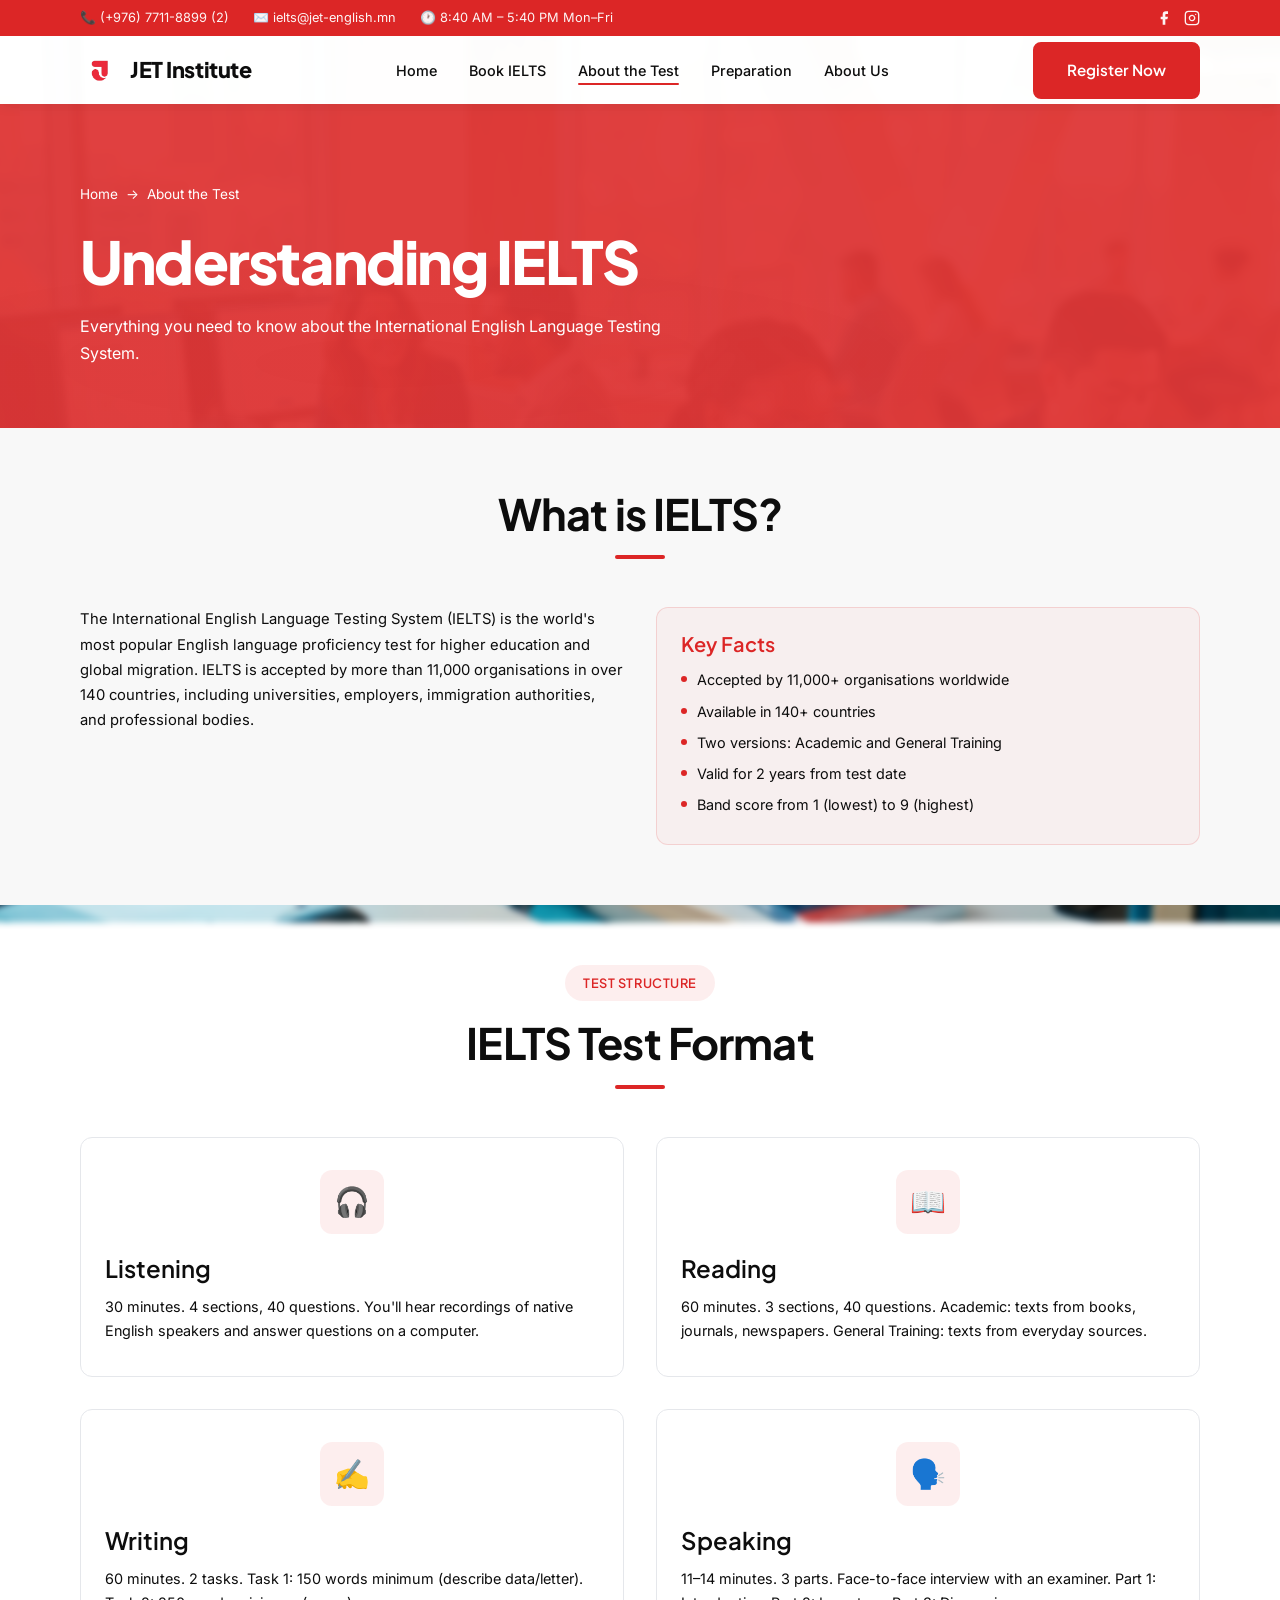
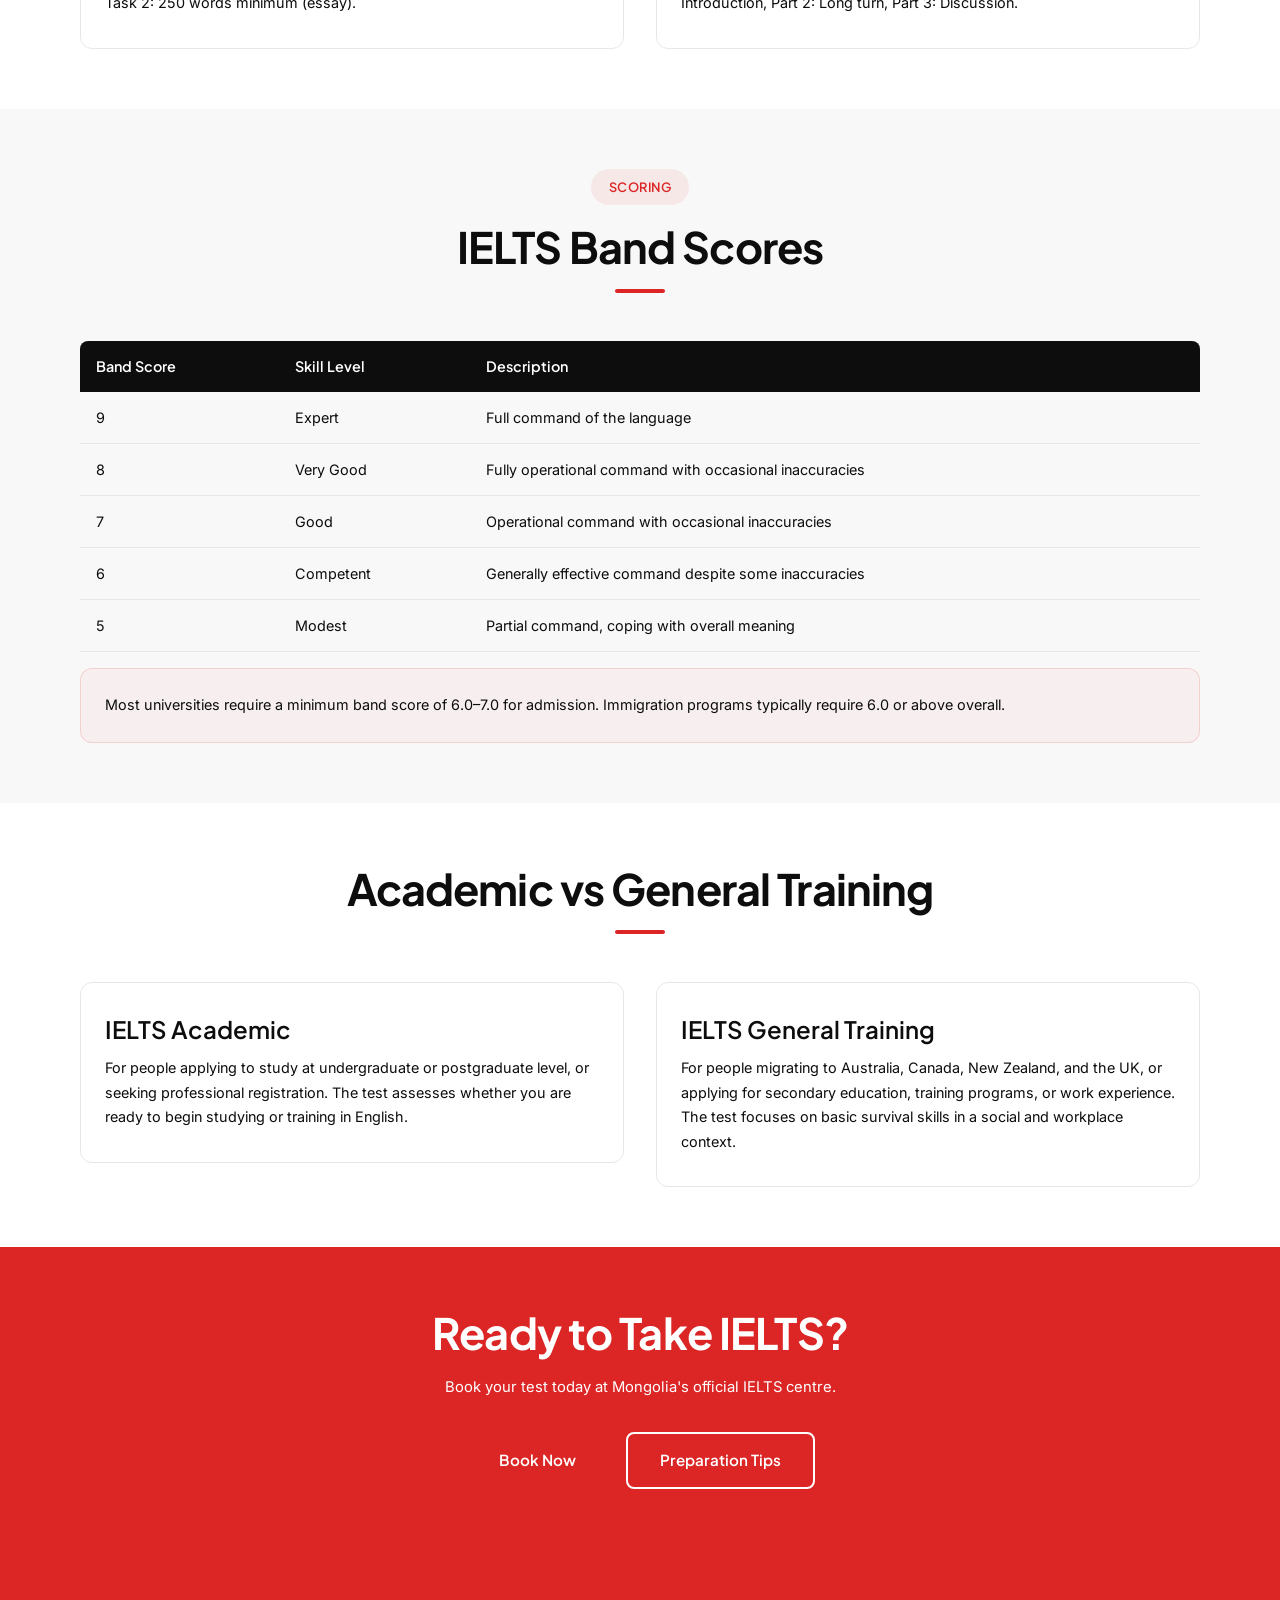
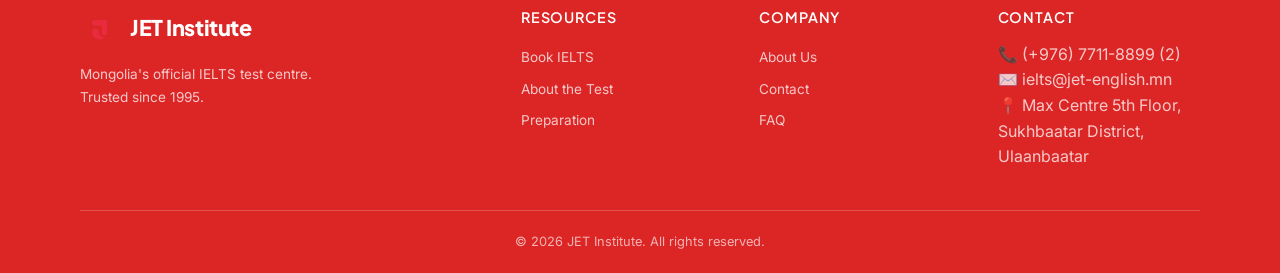
==== about-test.html @ fab615b2 "Link Register Now button to book-ielts page instead of external registration" ====
<!DOCTYPE html>
<html lang="en">
<head>
    <meta charset="UTF-8">
    <meta name="viewport" content="width=device-width, initial-scale=1.0">
    <title>About the Test — JET Institute</title>
    <link rel="stylesheet" href="css/style.css">
</head>
<body>

    <!-- Top Contact Bar -->
    <div class="top-bar">
        <div class="container">
            <div class="top-bar-content">
                <span>📞 (+976) 7711-8899 (2)</span>
                <span>✉️ ielts@jet-english.mn</span>
                <span>🕐 8:40 AM – 5:40 PM Mon–Fri</span>
            </div>
            <div class="top-bar-social">
                <a href="https://www.facebook.com/Jettestcenter" target="_blank" rel="noopener" aria-label="Facebook">
                    <svg width="16" height="16" viewBox="0 0 24 24" fill="currentColor"><path d="M18 2h-3a5 5 0 0 0-5 5v3H7v4h3v8h4v-8h3l1-4h-4V7a1 1 0 0 1 1-1h3z"/></svg>
                </a>
                <a href="https://www.instagram.com/ieltsofficial_jet/" target="_blank" rel="noopener" aria-label="Instagram">
                    <svg width="16" height="16" viewBox="0 0 24 24" fill="none" stroke="currentColor" stroke-width="2" stroke-linecap="round" stroke-linejoin="round"><rect x="2" y="2" width="20" height="20" rx="5" ry="5"/><path d="M16 11.37A4 4 0 1 1 12.63 8 4 4 0 0 1 16 11.37z"/><line x1="17.5" y1="6.5" x2="17.51" y2="6.5"/></svg>
                </a>
            </div>
        </div>
    </div>

    <!-- Navbar -->
    <header>
        <nav class="navbar">
            <div class="container">
                <div class="nav-content">
                    <a href="index.html" class="logo">
                        <img src="images/Newlogo.png" alt="JET" class="logo-img">
                        JET Institute
                    </a>
                    <ul class="nav-links">
                        <li><a href="index.html">Home</a></li>
                        <li><a href="book-ielts.html">Book IELTS</a></li>
                        <li><a href="about-test.html" class="active">About the Test</a></li>
                        <li><a href="preparation.html">Preparation</a></li>
                        <li><a href="about.html">About Us</a></li>
                    </ul>
                    <a href="book-ielts.html" class="btn btn-primary nav-cta">Register Now</a>
                    <button class="nav-hamburger" aria-label="Toggle navigation menu">
                        <span></span>
                        <span></span>
                        <span></span>
                    </button>
                </div>
            </div>
        </nav>

        <!-- Mobile Nav Overlay -->
        <div class="mobile-nav">
            <ul class="mobile-nav-links">
                <li><a href="index.html">Home</a></li>
                <li><a href="book-ielts.html">Book IELTS</a></li>
                <li><a href="about-test.html" class="active">About the Test</a></li>
                <li><a href="preparation.html">Preparation</a></li>
                <li><a href="about.html">About Us</a></li>
            </ul>
            <a href="book-ielts.html" class="btn btn-primary mobile-nav-cta">Register Now</a>
        </div>
    </header>

    <main>

        <!-- Page Hero -->
        <section class="page-hero">
            <div class="container">
                <nav class="breadcrumb" aria-label="Breadcrumb">
                    <a href="index.html">Home</a>
                    <span>→</span>
                    <span>About the Test</span>
                </nav>
                <h1>Understanding IELTS</h1>
                <p>Everything you need to know about the International English Language Testing System.</p>
            </div>
        </section>

        <!-- What is IELTS Section -->
        <section class="content-section">
            <div class="container">
                <div class="section-header reveal">
                    <h2>What is IELTS?</h2>
                    <div class="accent-line"></div>
                </div>
                <div class="content-grid reveal">
                    <div>
                        <p>The International English Language Testing System (IELTS) is the world's most popular English language proficiency test for higher education and global migration. IELTS is accepted by more than 11,000 organisations in over 140 countries, including universities, employers, immigration authorities, and professional bodies.</p>
                    </div>
                    <div class="info-box">
                        <h4>Key Facts</h4>
                        <ul>
                            <li>Accepted by 11,000+ organisations worldwide</li>
                            <li>Available in 140+ countries</li>
                            <li>Two versions: Academic and General Training</li>
                            <li>Valid for 2 years from test date</li>
                            <li>Band score from 1 (lowest) to 9 (highest)</li>
                        </ul>
                    </div>
                </div>
            </div>
        </section>

        <!-- Test Format Section -->
        <section class="content-section">
            <div class="container">
                <div class="section-header reveal">
                    <span class="section-badge">Test Structure</span>
                    <h2>IELTS Test Format</h2>
                    <div class="accent-line"></div>
                </div>
                <div class="content-grid reveal">
                    <div class="content-card" style="transition-delay: 0.1s">
                        <div class="service-icon">🎧</div>
                        <h3>Listening</h3>
                        <p>30 minutes. 4 sections, 40 questions. You'll hear recordings of native English speakers and answer questions on a computer.</p>
                    </div>
                    <div class="content-card" style="transition-delay: 0.2s">
                        <div class="service-icon">📖</div>
                        <h3>Reading</h3>
                        <p>60 minutes. 3 sections, 40 questions. Academic: texts from books, journals, newspapers. General Training: texts from everyday sources.</p>
                    </div>
                    <div class="content-card" style="transition-delay: 0.3s">
                        <div class="service-icon">✍️</div>
                        <h3>Writing</h3>
                        <p>60 minutes. 2 tasks. Task 1: 150 words minimum (describe data/letter). Task 2: 250 words minimum (essay).</p>
                    </div>
                    <div class="content-card" style="transition-delay: 0.4s">
                        <div class="service-icon">🗣️</div>
                        <h3>Speaking</h3>
                        <p>11–14 minutes. 3 parts. Face-to-face interview with an examiner. Part 1: Introduction, Part 2: Long turn, Part 3: Discussion.</p>
                    </div>
                </div>
            </div>
        </section>

        <!-- Scoring Section -->
        <section class="content-section">
            <div class="container">
                <div class="section-header reveal">
                    <span class="section-badge">Scoring</span>
                    <h2>IELTS Band Scores</h2>
                    <div class="accent-line"></div>
                </div>
                <div class="reveal">
                    <table class="price-table">
                        <thead>
                            <tr>
                                <th>Band Score</th>
                                <th>Skill Level</th>
                                <th>Description</th>
                            </tr>
                        </thead>
                        <tbody>
                            <tr>
                                <td>9</td>
                                <td>Expert</td>
                                <td>Full command of the language</td>
                            </tr>
                            <tr>
                                <td>8</td>
                                <td>Very Good</td>
                                <td>Fully operational command with occasional inaccuracies</td>
                            </tr>
                            <tr>
                                <td>7</td>
                                <td>Good</td>
                                <td>Operational command with occasional inaccuracies</td>
                            </tr>
                            <tr>
                                <td>6</td>
                                <td>Competent</td>
                                <td>Generally effective command despite some inaccuracies</td>
                            </tr>
                            <tr>
                                <td>5</td>
                                <td>Modest</td>
                                <td>Partial command, coping with overall meaning</td>
                            </tr>
                        </tbody>
                    </table>
                    <div class="info-box">
                        <p>Most universities require a minimum band score of 6.0–7.0 for admission. Immigration programs typically require 6.0 or above overall.</p>
                    </div>
                </div>
            </div>
        </section>

        <!-- Academic vs General Training Section -->
        <section class="content-section">
            <div class="container">
                <div class="section-header reveal">
                    <h2>Academic vs General Training</h2>
                    <div class="accent-line"></div>
                </div>
                <div class="content-grid reveal">
                    <div class="content-card" style="transition-delay: 0.1s">
                        <h3>IELTS Academic</h3>
                        <p>For people applying to study at undergraduate or postgraduate level, or seeking professional registration. The test assesses whether you are ready to begin studying or training in English.</p>
                    </div>
                    <div class="content-card" style="transition-delay: 0.2s">
                        <h3>IELTS General Training</h3>
                        <p>For people migrating to Australia, Canada, New Zealand, and the UK, or applying for secondary education, training programs, or work experience. The test focuses on basic survival skills in a social and workplace context.</p>
                    </div>
                </div>
            </div>
        </section>

        <!-- CTA Banner -->
        <section class="cta-banner">
            <div class="container">
                <h2>Ready to Take IELTS?</h2>
                <p>Book your test today at Mongolia's official IELTS centre.</p>
                <div class="cta-buttons">
                    <a href="https://ieltsregistration.britishcouncil.org/orsnbc/?organisation=JET" class="btn btn-primary" target="_blank" rel="noopener">Book Now</a>
                    <a href="preparation.html" class="btn btn-outline">Preparation Tips</a>
                </div>
            </div>
        </section>

    </main>

    <!-- Footer -->
    <footer class="footer">
        <div class="container">
            <div class="footer-grid">
                <div class="footer-brand">
                    <a href="index.html" class="logo">
                        <img src="images/Newlogo.png" alt="JET" class="logo-img">
                        JET Institute
                    </a>
                    <p>Mongolia's official IELTS test centre. Trusted since 1995.</p>
                </div>
                <div class="footer-column">
                    <h4>Resources</h4>
                    <ul>
                        <li><a href="book-ielts.html">Book IELTS</a></li>
                        <li><a href="about-test.html">About the Test</a></li>
                        <li><a href="preparation.html">Preparation</a></li>
                    </ul>
                </div>
                <div class="footer-column">
                    <h4>Company</h4>
                    <ul>
                        <li><a href="about.html">About Us</a></li>
                        <li><a href="about.html#contact">Contact</a></li>
                        <li><a href="index.html#faq">FAQ</a></li>
                    </ul>
                </div>
                <div class="footer-column">
                    <h4>Contact</h4>
                    <ul>
                        <li>📞 (+976) 7711-8899 (2)</li>
                        <li>✉️ ielts@jet-english.mn</li>
                        <li>📍 Max Centre 5th Floor, Sukhbaatar District, Ulaanbaatar</li>
                    </ul>
                </div>
            </div>
            <div class="footer-bottom">
                <p>&copy; 2026 JET Institute. All rights reserved.</p>
            </div>
        </div>
    </footer>

    <!-- Back to Top -->
    <button class="back-to-top" aria-label="Back to top">↑</button>

    <script src="js/main.js"></script>
    <script>
    (function(){if(!window.chatbase||window.chatbase("getState")!=="initialized"){window.chatbase=(...arguments)=>{if(!window.chatbase.q){window.chatbase.q=[]}window.chatbase.q.push(arguments)};window.chatbase=new Proxy(window.chatbase,{get(target,prop){if(prop==="q"){return target.q}return(...args)=>target(prop,...args)}})}const onLoad=function(){const script=document.createElement("script");script.src="https://www.chatbase.co/embed.min.js";script.id="ytJWlCoYUFz3FrdeQ30_n";script.domain="www.chatbase.co";document.body.appendChild(script)};if(document.readyState==="complete"){onLoad()}else{window.addEventListener("load",onLoad)}})();
    </script>
</body>
</html>
---- css/style.css ----
/* ============================================
   JET Institute — Mongolia's Official IELTS Centre
   Modern Black + Red + White Design System
   ============================================ */

@import url('https://fonts.googleapis.com/css2?family=Plus+Jakarta+Sans:wght@400;500;600;700;800&family=Inter:wght@300;400;500;600;700&display=swap');

/* --- CSS Custom Properties --- */
:root {
  --black: #0D0D0D;
  --black-light: #1A1A1A;
  --black-card: #141414;
  --red: #DC2626;
  --red-hover: #EF4444;
  --red-dark: #991B1B;
  --red-glow: rgba(220, 38, 38, 0.35);
  --red-glow-light: rgba(220, 38, 38, 0.15);
  --white: #FFFFFF;
  --white-off: #F8F8F8;
  --gray-100: #F3F4F6;
  --gray-200: #E5E7EB;
  --gray-300: #D1D5DB;
  --gray-400: #9CA3AF;
  --gray-500: #6B7280;
  --gray-600: #4B5563;
  --gray-700: #374151;
  --font-heading: 'Plus Jakarta Sans', sans-serif;
  --font-body: 'Inter', sans-serif;
  --shadow-sm: 0 1px 3px rgba(0,0,0,0.08);
  --shadow-md: 0 4px 20px rgba(0,0,0,0.1);
  --shadow-lg: 0 10px 40px rgba(0,0,0,0.12);
  --shadow-red: 0 4px 25px rgba(220, 38, 38, 0.2);
  --shadow-red-lg: 0 8px 40px rgba(220, 38, 38, 0.3);
  --radius-sm: 8px;
  --radius-md: 12px;
  --radius-lg: 20px;
  --radius-xl: 28px;
  --transition: 0.3s cubic-bezier(0.4, 0, 0.2, 1);
  --transition-slow: 0.5s cubic-bezier(0.4, 0, 0.2, 1);
}

/* --- Reset & Base --- */
*,
*::before,
*::after {
  margin: 0;
  padding: 0;
  box-sizing: border-box;
}

html {
  scroll-behavior: smooth;
  -webkit-text-size-adjust: 100%;
  overflow-x: hidden;
}

body {
  font-family: var(--font-body);
  font-weight: 400;
  color: var(--black);
  background: transparent;
  line-height: 1.6;
  overflow-x: hidden;
  -webkit-font-smoothing: antialiased;
  -moz-osx-font-smoothing: grayscale;
  position: relative;
}

body::before {
  content: '';
  position: fixed;
  inset: 0;
  background: url('../images/TestMain.png') center / cover no-repeat;
  filter: blur(3px);
  transform: scale(1.05);
  z-index: -2;
}

body::after {
  content: '';
  position: fixed;
  inset: 0;
  background: rgba(255, 255, 255, 0.62);
  z-index: -1;
}

img {
  max-width: 100%;
  height: auto;
  display: block;
}

a {
  text-decoration: none;
  color: inherit;
  transition: color var(--transition);
}

ul, ol {
  list-style: none;
}

button {
  cursor: pointer;
  border: none;
  background: none;
  font-family: inherit;
}

h1, h2, h3, h4, h5, h6 {
  font-family: var(--font-heading);
  font-weight: 700;
  line-height: 1.2;
}

/* --- Fluid Typography --- */
h1 {
  font-size: clamp(1.8rem, 4vw + 0.5rem, 3.8rem);
  font-weight: 800;
  letter-spacing: -0.03em;
}

h2 {
  font-size: clamp(1.5rem, 3vw + 0.3rem, 2.8rem);
  font-weight: 700;
  letter-spacing: -0.02em;
}

h3 {
  font-size: clamp(1.15rem, 2vw + 0.2rem, 1.5rem);
  font-weight: 600;
}

h4 {
  font-size: clamp(1rem, 1.5vw + 0.2rem, 1.25rem);
  font-weight: 600;
}

p {
  font-size: clamp(0.925rem, 1vw + 0.1rem, 1.05rem);
  line-height: 1.7;
  color: var(--black);
}

/* --- Container --- */
.container {
  width: 100%;
  max-width: 1200px;
  margin: 0 auto;
  padding: 0 20px;
}

/* --- Section Spacing --- */
.section {
  padding: 60px 0;
}

.section-header {
  text-align: center;
  margin-bottom: 48px;
}

.section-header h2 {
  margin-bottom: 16px;
  color: var(--black);
}

.section-header p {
  max-width: 600px;
  margin: 0 auto;
}

.section-badge {
  display: inline-flex;
  align-items: center;
  gap: 8px;
  background: rgba(220, 38, 38, 0.08);
  color: var(--red);
  font-family: var(--font-heading);
  font-size: 0.8rem;
  font-weight: 600;
  padding: 8px 18px;
  border-radius: 50px;
  margin-bottom: 16px;
  letter-spacing: 0.04em;
  text-transform: uppercase;
}

.accent-line {
  width: 50px;
  height: 4px;
  background: var(--red);
  border-radius: 2px;
  margin: 16px auto 0;
}

/* ============================================
   TOP CONTACT BAR
   ============================================ */
.top-bar {
  background: var(--red);
  color: var(--white);
  font-size: 0.8rem;
  padding: 8px 0;
  position: relative;
  z-index: 1001;
}

.top-bar .container {
  display: flex;
  justify-content: space-between;
  align-items: center;
  gap: 24px;
  flex-wrap: wrap;
}

.top-bar-social {
  display: flex;
  align-items: center;
  gap: 12px;
}

.top-bar-social a {
  color: var(--white);
  opacity: 0.95;
  display: inline-flex;
  align-items: center;
  transition: opacity var(--transition);
}

.top-bar-social a:hover {
  opacity: 1;
}

.top-bar-content {
  display: flex;
  align-items: center;
  gap: 24px;
  flex-wrap: wrap;
  justify-content: center;
  font-size: 0.8rem;
  color: var(--white);
}

.top-bar-content span {
  display: inline-flex;
  align-items: center;
  gap: 4px;
  opacity: 0.95;
}

.top-bar a {
  color: var(--white);
  display: inline-flex;
  align-items: center;
  gap: 6px;
  font-weight: 500;
  opacity: 0.95;
  transition: opacity var(--transition);
}

.top-bar a:hover {
  opacity: 1;
}

.top-bar-divider {
  width: 1px;
  height: 14px;
  background: rgba(255,255,255,0.35);
}

/* ============================================
   NAVBAR
   ============================================ */
.navbar {
  position: sticky;
  top: 0;
  z-index: 1000;
  background: rgba(255, 255, 255, 0.95);
  padding: 0;
  transition: background var(--transition), box-shadow var(--transition);
  box-shadow: 0 2px 12px rgba(0,0,0,0.08);
}

.navbar.scrolled {
  background: rgba(255, 255, 255, 0.98);
  backdrop-filter: blur(20px);
  -webkit-backdrop-filter: blur(20px);
  box-shadow: 0 2px 30px rgba(0,0,0,0.12);
}

.navbar .container {
  display: flex;
  align-items: center;
  justify-content: space-between;
  height: 68px;
}

.nav-content {
  display: flex;
  align-items: center;
  justify-content: space-between;
  width: 100%;
  gap: 20px;
}

.nav-logo,
.logo {
  display: flex;
  align-items: center;
  gap: 10px;
  font-family: var(--font-heading);
  font-weight: 800;
  font-size: 1.35rem;
  color: var(--black);
  letter-spacing: -0.02em;
  flex-shrink: 0;
}

.logo-img {
  width: 40px;
  height: 40px;
  object-fit: contain;
  border-radius: 6px;
}

.nav-links {
  display: none;
  align-items: center;
  gap: 32px;
  list-style: none;
  margin: 0;
  padding: 0;
}

.nav-links a {
  color: var(--black);
  font-size: 0.9rem;
  font-weight: 500;
  position: relative;
  padding: 4px 0;
  transition: color var(--transition);
}

.nav-links a:hover,
.nav-links a.active {
  color: var(--black);
}

.nav-links a.active::after {
  content: '';
  position: absolute;
  bottom: -2px;
  left: 0;
  width: 100%;
  height: 2px;
  background: var(--red);
  border-radius: 1px;
}

.nav-cta {
  display: none;
}

.btn-nav {
  background: var(--red);
  color: var(--white);
  padding: 10px 22px;
  border-radius: var(--radius-sm);
  font-family: var(--font-heading);
  font-weight: 600;
  font-size: 0.85rem;
  transition: background var(--transition), box-shadow var(--transition), transform var(--transition);
}

.btn-nav:hover {
  background: var(--red-hover);
  box-shadow: var(--shadow-red);
  transform: translateY(-1px);
}

/* Hamburger */
.nav-hamburger {
  display: flex;
  flex-direction: column;
  gap: 5px;
  padding: 8px;
  cursor: pointer;
  z-index: 1002;
}

.nav-hamburger span {
  display: block;
  width: 24px;
  height: 2.5px;
  background: var(--black);
  border-radius: 2px;
  transition: var(--transition);
}

.nav-hamburger.open span:nth-child(1) {
  transform: rotate(45deg) translate(5px, 5px);
  background: var(--red);
}
.nav-hamburger.open span:nth-child(2) {
  opacity: 0;
}
.nav-hamburger.open span:nth-child(3) {
  transform: rotate(-45deg) translate(5px, -5px);
  background: var(--red);
}

/* Mobile Nav Overlay */
.mobile-nav {
  position: fixed;
  inset: 0;
  background: rgba(255, 255, 255, 0.98);
  backdrop-filter: blur(30px);
  -webkit-backdrop-filter: blur(30px);
  z-index: 999;
  display: flex;
  flex-direction: column;
  align-items: center;
  justify-content: center;
  gap: 12px;
  opacity: 0;
  visibility: hidden;
  transition: opacity var(--transition-slow), visibility var(--transition-slow);
}

.mobile-nav.open {
  opacity: 1;
  visibility: visible;
}

.mobile-nav-links {
  display: flex;
  flex-direction: column;
  align-items: center;
  gap: 4px;
}

.mobile-nav a {
  color: var(--black);
  font-family: var(--font-heading);
  font-size: 1.6rem;
  font-weight: 700;
  padding: 14px 24px;
  border-radius: var(--radius-sm);
  transition: color var(--transition), background var(--transition);
}

.mobile-nav a:hover,
.mobile-nav a.active {
  color: var(--red);
  background: rgba(220, 38, 38, 0.08);
}

.mobile-nav .mobile-nav-cta {
  margin-top: 24px;
  background: var(--red);
  color: var(--white);
  padding: 16px 40px;
  border-radius: var(--radius-sm);
  font-family: var(--font-heading);
  font-weight: 700;
  font-size: 1.1rem;
  transition: background var(--transition), box-shadow var(--transition);
}

.mobile-nav .mobile-nav-cta:hover {
  background: var(--red-hover);
  box-shadow: var(--shadow-red-lg);
}

/* ============================================
   BUTTONS
   ============================================ */
.btn {
  display: inline-flex;
  align-items: center;
  justify-content: center;
  gap: 8px;
  font-family: var(--font-heading);
  font-weight: 600;
  font-size: 0.95rem;
  padding: 14px 32px;
  border-radius: var(--radius-sm);
  min-height: 48px;
  transition: all var(--transition);
  cursor: pointer;
  border: 2px solid transparent;
}

.btn-primary {
  background: var(--red);
  color: var(--white);
  border-color: var(--red);
}

.btn-primary:hover {
  background: var(--red-hover);
  border-color: var(--red-hover);
  box-shadow: var(--shadow-red-lg);
  transform: translateY(-2px);
}

.btn-outline {
  background: transparent;
  color: var(--white);
  border-color: var(--white);
}

.btn-outline:hover {
  background: var(--white);
  color: var(--black);
  transform: translateY(-2px);
}

.btn-outline-dark {
  background: transparent;
  color: var(--black);
  border-color: var(--black);
}

.btn-outline-dark:hover {
  background: var(--black);
  color: var(--white);
  transform: translateY(-2px);
}

.btn-outline-red {
  background: transparent;
  color: var(--red);
  border-color: var(--red);
}

.btn-outline-red:hover {
  background: var(--red);
  color: var(--white);
  transform: translateY(-2px);
  box-shadow: var(--shadow-red);
}

.btn-lg {
  padding: 16px 40px;
  font-size: 1.05rem;
  min-height: 54px;
}

/* Mobile buttons full width */
@media (max-width: 767px) {
  .btn-mobile-full {
    width: 100%;
  }

  .top-bar-content {
    gap: 12px;
    font-size: 0.72rem;
  }

  .hero-buttons {
    flex-direction: column;
  }

  .cta-buttons {
    flex-direction: column;
    align-items: center;
  }

  .cta-buttons .btn {
    width: 100%;
    max-width: 320px;
  }
}

/* ============================================
   HERO SECTION
   ============================================ */
.hero {
  position: relative;
  background: rgba(255, 255, 255, 0.78);
  overflow: hidden;
  padding: 80px 0 60px;
  min-height: 70vh;
  display: flex;
  align-items: center;
}

.hero::before {
  content: '';
  position: absolute;
  inset: 0;
  background:
    radial-gradient(ellipse 80% 60% at 20% 80%, rgba(220, 38, 38, 0.15) 0%, transparent 60%),
    radial-gradient(ellipse 60% 50% at 80% 20%, rgba(153, 27, 27, 0.12) 0%, transparent 50%),
    radial-gradient(circle at 50% 50%, rgba(220, 38, 38, 0.04) 0%, transparent 70%);
  pointer-events: none;
}

.hero::after {
  content: '';
  position: absolute;
  top: -200px;
  right: -200px;
  width: 500px;
  height: 500px;
  background: radial-gradient(circle, rgba(220, 38, 38, 0.08) 0%, transparent 70%);
  border-radius: 50%;
  pointer-events: none;
}

.hero-grid-pattern {
  position: absolute;
  inset: 0;
  background-image:
    linear-gradient(rgba(255,255,255,0.02) 1px, transparent 1px),
    linear-gradient(90deg, rgba(255,255,255,0.02) 1px, transparent 1px);
  background-size: 60px 60px;
  pointer-events: none;
}

.hero .container {
  position: relative;
  z-index: 2;
}

.hero-content {
  max-width: 720px;
}

.hero-badge {
  display: inline-flex;
  align-items: center;
  gap: 8px;
  background: rgba(220, 38, 38, 0.12);
  border: 1px solid rgba(220, 38, 38, 0.25);
  color: var(--red);
  font-family: var(--font-heading);
  font-size: 0.78rem;
  font-weight: 600;
  padding: 8px 18px;
  border-radius: 50px;
  margin-bottom: 24px;
  letter-spacing: 0.05em;
  text-transform: uppercase;
}

.hero h1 {
  color: var(--black);
  margin-bottom: 20px;
}

.hero h1 .text-red {
  color: var(--red);
}

.hero-description {
  color: var(--black);
  font-size: clamp(1rem, 1.2vw + 0.2rem, 1.15rem);
  margin-bottom: 36px;
  max-width: 560px;
  line-height: 1.8;
}

.hero-buttons {
  display: flex;
  gap: 16px;
  flex-wrap: wrap;
}

.hero .btn-primary {
  background: var(--red);
  border-color: var(--red);
  color: var(--white);
}

.hero .btn-primary:hover {
  background: #b91c1c;
  border-color: #b91c1c;
  box-shadow: 0 8px 30px rgba(220,38,38,0.3);
}

.hero .btn-outline {
  color: var(--red);
  border-color: var(--red);
}

.hero .btn-outline:hover {
  background: var(--red);
  color: var(--white);
}

/* Float cards wrapper — not visible on mobile, positioned on tablet+ */
.hero-float-cards {
  display: none;
}

.hero-float-card {
  position: absolute;
  background: rgba(255,255,255,0.75);
  backdrop-filter: blur(16px);
  -webkit-backdrop-filter: blur(16px);
  border: 1px solid rgba(0,0,0,0.1);
  border-radius: var(--radius-md);
  padding: 20px 24px;
  min-width: 190px;
  z-index: 3;
}

.hero-float-card .hero-float-stat {
  font-family: var(--font-heading);
  font-weight: 800;
  font-size: 1.8rem;
  color: var(--red);
  display: block;
  margin-bottom: 2px;
  line-height: 1.2;
}

.hero-float-card .hero-float-label {
  color: var(--black);
  font-size: 0.8rem;
  display: block;
  white-space: nowrap;
}

.float-card-1 {
  animation: float 6s ease-in-out infinite;
}

.float-card-2 {
  animation: float 7s ease-in-out infinite;
  animation-delay: -2.5s;
}

.float-card-3 {
  animation: float 8s ease-in-out infinite;
  animation-delay: -4s;
}

/* Hero mobile stat pills */
.hero-stats-mobile {
  display: flex;
  gap: 10px;
  margin-top: 32px;
  flex-wrap: wrap;
}

.hero-stat-pill {
  background: rgba(255,255,255,0.75);
  border: 1px solid rgba(0,0,0,0.1);
  border-radius: 50px;
  padding: 12px 20px;
  display: flex;
  align-items: center;
  gap: 8px;
  backdrop-filter: blur(12px);
  -webkit-backdrop-filter: blur(12px);
}

.hero-stat-pill-num {
  font-family: var(--font-heading);
  font-weight: 800;
  font-size: 1.1rem;
  color: var(--red);
}

.hero-stat-pill-label {
  color: var(--black);
  font-size: 0.75rem;
}

/* ============================================
   STATS SECTION
   ============================================ */
.stats {
  background: var(--red);
  padding: 50px 0;
  position: relative;
}

.stats::before {
  content: '';
  position: absolute;
  top: 0;
  left: 0;
  right: 0;
  height: 1px;
  background: linear-gradient(90deg, transparent, rgba(220, 38, 38, 0.4), transparent);
}

.stats::after {
  content: '';
  position: absolute;
  bottom: 0;
  left: 0;
  right: 0;
  height: 1px;
  background: linear-gradient(90deg, transparent, rgba(220, 38, 38, 0.4), transparent);
}

.stats-grid {
  display: grid;
  grid-template-columns: 1fr;
  gap: 32px;
  text-align: center;
}

.stat-item {
  padding: 20px;
}

.stat-number {
  font-family: var(--font-heading);
  font-size: clamp(2.2rem, 4vw, 3.5rem);
  font-weight: 800;
  color: var(--red);
  line-height: 1;
  margin-bottom: 8px;
}

.stat-checkmark {
  font-size: clamp(2.5rem, 4vw, 4rem);
}

.stat-label {
  font-size: 0.9rem;
  color: var(--white);
  font-weight: 500;
  text-transform: uppercase;
  letter-spacing: 0.08em;
}

/* ============================================
   SERVICES CARDS
   ============================================ */
.services {
  background: var(--white-off);
  padding: 80px 0;
}

.services-grid {
  display: grid;
  grid-template-columns: 1fr;
  gap: 20px;
}

.service-card {
  background: var(--white);
  border-radius: var(--radius-md);
  padding: 36px 28px;
  text-align: center;
  border: 1px solid var(--gray-200);
  transition: all var(--transition);
  position: relative;
  overflow: hidden;
}

.service-card::before {
  content: '';
  position: absolute;
  top: 0;
  left: 0;
  right: 0;
  height: 3px;
  background: var(--red);
  transform: scaleX(0);
  transition: transform var(--transition);
}

.service-card:hover {
  transform: translateY(-6px);
  box-shadow: var(--shadow-red);
  border-color: rgba(220, 38, 38, 0.2);
}

.service-card:hover::before {
  transform: scaleX(1);
}

.service-icon {
  width: 64px;
  height: 64px;
  background: rgba(220, 38, 38, 0.08);
  border-radius: var(--radius-md);
  display: flex;
  align-items: center;
  justify-content: center;
  font-size: 1.8rem;
  margin: 0 auto 20px;
}

.service-card h3 {
  margin-bottom: 10px;
  color: var(--black);
}

.service-card p {
  font-size: 0.9rem;
  margin-bottom: 20px;
}

.service-link {
  color: var(--red);
  font-weight: 600;
  font-size: 0.9rem;
  display: inline-flex;
  align-items: center;
  gap: 6px;
  transition: gap var(--transition);
}

.service-link:hover {
  gap: 10px;
}

/* ============================================
   WHY IELTS SECTION
   ============================================ */
.why-ielts {
  background: var(--red);
  padding: 80px 0;
  position: relative;
  overflow: hidden;
}

.why-ielts::before {
  content: '';
  position: absolute;
  top: -50%;
  right: -20%;
  width: 600px;
  height: 600px;
  background: radial-gradient(circle, rgba(255,255,255,0.06) 0%, transparent 70%);
  border-radius: 50%;
  pointer-events: none;
}

.why-ielts .section-header h2 {
  color: var(--white);
}

.why-ielts .section-header p {
  color: rgba(255,255,255,0.8);
}

.why-ielts .section-badge {
  background: rgba(255,255,255,0.15);
  color: var(--white);
}

.why-ielts .accent-line {
  background: var(--white);
}

.why-grid {
  display: grid;
  grid-template-columns: 1fr;
  gap: 20px;
}

.why-card {
  background: rgba(255,255,255,0.1);
  backdrop-filter: blur(10px);
  -webkit-backdrop-filter: blur(10px);
  border: 1px solid rgba(255,255,255,0.15);
  border-radius: var(--radius-md);
  padding: 36px 28px;
  text-align: center;
  transition: all var(--transition);
}

.why-card:hover {
  background: rgba(255,255,255,0.18);
  transform: translateY(-4px);
}

.why-card-icon,
.why-icon {
  font-size: 2.4rem;
  margin-bottom: 16px;
}

.why-card h3 {
  color: var(--white);
  margin-bottom: 10px;
}

.why-card p {
  color: rgba(255,255,255,0.8);
  font-size: 0.9rem;
}

/* ============================================
   FAQ ACCORDION
   ============================================ */
.faq {
  padding: 80px 0;
  background: var(--white);
}

.faq-list {
  max-width: 800px;
  margin: 0 auto;
}

.faq-item {
  border: 1px solid var(--gray-200);
  border-radius: var(--radius-md);
  margin-bottom: 12px;
  overflow: hidden;
  transition: border-color var(--transition), box-shadow var(--transition);
}

.faq-item.open {
  border-color: rgba(220, 38, 38, 0.3);
  box-shadow: 0 2px 16px rgba(220, 38, 38, 0.08);
}

.faq-question {
  display: flex;
  align-items: center;
  justify-content: space-between;
  width: 100%;
  padding: 18px 20px;
  min-height: 56px;
  background: var(--white);
  font-family: var(--font-heading);
  font-size: 0.95rem;
  font-weight: 600;
  color: var(--black);
  text-align: left;
  cursor: pointer;
  transition: color var(--transition), background var(--transition);
  gap: 16px;
}

.faq-item.open .faq-question {
  color: var(--red);
  background: rgba(220, 38, 38, 0.03);
}

.faq-icon {
  flex-shrink: 0;
  width: 28px;
  height: 28px;
  border-radius: 50%;
  background: var(--gray-100);
  display: flex;
  align-items: center;
  justify-content: center;
  font-size: 1.1rem;
  transition: transform var(--transition), background var(--transition), color var(--transition);
  color: var(--black);
}

.faq-item.open .faq-icon {
  transform: rotate(45deg);
  background: var(--red);
  color: var(--white);
}

.faq-answer {
  max-height: 0;
  overflow: hidden;
  transition: max-height 0.4s ease, padding 0.3s ease;
}

.faq-answer-inner {
  padding: 0 20px 20px;
  font-size: 0.9rem;
  color: var(--black);
  line-height: 1.8;
}

.faq-answer-inner strong {
  color: var(--black);
}

.faq-answer-inner ul {
  margin: 8px 0;
  padding-left: 0;
}

.faq-answer-inner ul li {
  padding: 4px 0;
  padding-left: 16px;
  position: relative;
}

.faq-answer-inner ul li::before {
  content: '';
  position: absolute;
  left: 0;
  top: 12px;
  width: 6px;
  height: 6px;
  background: var(--red);
  border-radius: 50%;
}

/* ============================================
   TESTIMONIALS
   ============================================ */
.testimonials {
  padding: 80px 0;
  background: rgba(255, 255, 255, 0.92);
  overflow: hidden;
}

.testimonials .section-header h2 {
  color: var(--black);
}

.testimonials .section-header p {
  color: var(--black);
}

.testimonials .section-badge {
  background: rgba(220, 38, 38, 0.1);
}

.testimonials .accent-line {
  background: var(--red);
}

.testimonial-track {
  display: flex;
  gap: 20px;
  overflow-x: auto;
  scroll-snap-type: x mandatory;
  -webkit-overflow-scrolling: touch;
  scrollbar-width: none;
  padding: 10px 20px;
}

.testimonial-track::-webkit-scrollbar {
  display: none;
}

.testimonial-card {
  flex: 0 0 calc(100% - 40px);
  scroll-snap-align: start;
  background: var(--white);
  border: 1px solid var(--gray-200);
  border-radius: var(--radius-md);
  padding: 32px 28px;
  transition: border-color var(--transition);
  box-shadow: var(--shadow-md);
}

.testimonial-card:hover {
  border-color: rgba(220, 38, 38, 0.3);
}

.testimonial-stars {
  color: var(--red);
  font-size: 1rem;
  margin-bottom: 16px;
  letter-spacing: 2px;
}

.testimonial-text {
  color: var(--black);
  font-size: 0.95rem;
  line-height: 1.7;
  margin-bottom: 20px;
  font-style: italic;
}

.testimonial-author {
  display: flex;
  align-items: center;
  gap: 12px;
}

.testimonial-avatar {
  width: 44px;
  height: 44px;
  border-radius: 50%;
  background: linear-gradient(135deg, var(--red), var(--red-dark));
  display: flex;
  align-items: center;
  justify-content: center;
  color: var(--white);
  font-family: var(--font-heading);
  font-weight: 700;
  font-size: 1rem;
}

.testimonial-info h4 {
  color: var(--black);
  font-size: 0.95rem;
  margin-bottom: 2px;
}

.testimonial-info span {
  color: var(--red);
  font-size: 0.8rem;
  font-weight: 600;
}

/* ============================================
   MAP / LOCATION
   ============================================ */
.location {
  padding: 80px 0;
  background: var(--white-off);
}

.location-wrapper {
  display: grid;
  grid-template-columns: 1fr;
  gap: 32px;
}

.location-info {
  padding: 20px 0;
}

.location-info h3 {
  margin-bottom: 20px;
  color: var(--black);
}

.location-detail {
  display: flex;
  align-items: flex-start;
  gap: 14px;
  margin-bottom: 20px;
}

.location-detail-icon {
  flex-shrink: 0;
  width: 42px;
  height: 42px;
  background: rgba(220, 38, 38, 0.08);
  border-radius: var(--radius-sm);
  display: flex;
  align-items: center;
  justify-content: center;
  font-size: 1.1rem;
}

.location-detail h4 {
  font-size: 0.9rem;
  margin-bottom: 4px;
  color: var(--black);
}

.location-detail p {
  font-size: 0.85rem;
  color: var(--black);
}

.map-container {
  border-radius: var(--radius-md);
  overflow: hidden;
  border: 1px solid var(--gray-200);
  height: 300px;
}

.map-container iframe {
  width: 100%;
  height: 100%;
  border: 0;
}

/* ============================================
   FOOTER
   ============================================ */
.footer {
  background: var(--red);
  padding: 60px 0 0;
  color: rgba(255, 255, 255, 0.75);
}

.footer-grid {
  display: grid;
  grid-template-columns: 1fr;
  gap: 36px;
  text-align: center;
  padding-bottom: 40px;
}

.footer-brand .nav-logo,
.footer-brand .logo {
  justify-content: center;
  margin-bottom: 14px;
  color: var(--white);
}

.footer-brand p {
  font-size: 0.85rem;
  color: rgba(255, 255, 255, 0.75);
  max-width: 280px;
  margin: 0 auto;
}

.footer-col h4,
.footer-column h4 {
  color: var(--white);
  font-size: 0.9rem;
  margin-bottom: 16px;
  text-transform: uppercase;
  letter-spacing: 0.06em;
}

.footer-col a,
.footer-column a {
  display: block;
  color: rgba(255, 255, 255, 0.75);
  font-size: 0.85rem;
  padding: 5px 0;
  transition: color var(--transition);
}

.footer-col a:hover,
.footer-column a:hover {
  color: var(--white);
}

.footer-bottom {
  border-top: 1px solid rgba(255,255,255,0.2);
  padding: 20px 0;
  text-align: center;
}

.footer-bottom p {
  font-size: 0.8rem;
  color: rgba(255, 255, 255, 0.65);
}

/* ============================================
   BACK TO TOP BUTTON
   ============================================ */
.back-to-top {
  position: fixed;
  bottom: 28px;
  right: 28px;
  width: 48px;
  height: 48px;
  background: var(--red);
  color: var(--white);
  border-radius: 50%;
  display: flex;
  align-items: center;
  justify-content: center;
  font-size: 1.3rem;
  z-index: 900;
  opacity: 0;
  visibility: hidden;
  transform: translateY(20px);
  transition: all var(--transition);
  box-shadow: var(--shadow-red);
  cursor: pointer;
  border: none;
}

.back-to-top.visible {
  opacity: 1;
  visibility: visible;
  transform: translateY(0);
}

.back-to-top:hover {
  background: var(--red-hover);
  box-shadow: var(--shadow-red-lg);
  transform: translateY(-3px);
}

/* ============================================
   DIAGONAL SECTION DIVIDERS
   ============================================ */
.diagonal-top {
  position: relative;
}

.diagonal-top::before {
  content: '';
  position: absolute;
  top: -40px;
  left: 0;
  right: 0;
  height: 40px;
  background: inherit;
  clip-path: polygon(0 100%, 100% 0, 100% 100%);
  z-index: 2;
}

.diagonal-bottom {
  position: relative;
}

.diagonal-bottom::after {
  content: '';
  position: absolute;
  bottom: -40px;
  left: 0;
  right: 0;
  height: 40px;
  background: inherit;
  clip-path: polygon(0 0, 100% 0, 0 100%);
  z-index: 2;
}

/* ============================================
   SCROLL ANIMATIONS
   ============================================ */
.reveal {
  opacity: 0;
  transform: translateY(30px);
  transition: opacity 0.7s ease, transform 0.7s ease;
}

.reveal.visible {
  opacity: 1;
  transform: translateY(0);
}

.reveal-left {
  opacity: 0;
  transform: translateX(-40px);
  transition: opacity 0.7s ease, transform 0.7s ease;
}

.reveal-left.visible {
  opacity: 1;
  transform: translateX(0);
}

.reveal-right {
  opacity: 0;
  transform: translateX(40px);
  transition: opacity 0.7s ease, transform 0.7s ease;
}

.reveal-right.visible {
  opacity: 1;
  transform: translateX(0);
}

@media (prefers-reduced-motion: reduce) {
  .reveal, .reveal-left, .reveal-right {
    opacity: 1;
    transform: none;
    transition: none;
  }
}

/* ============================================
   PAGE HERO (Inner Pages)
   ============================================ */
.page-hero {
  background: rgba(220, 38, 38, 0.88);
  padding: 80px 0 60px;
  position: relative;
  overflow: hidden;
}

.page-hero::before {
  content: '';
  position: absolute;
  inset: 0;
  background: radial-gradient(ellipse 80% 60% at 30% 80%, rgba(220, 38, 38, 0.1) 0%, transparent 60%);
  pointer-events: none;
}

.page-hero .container {
  position: relative;
  z-index: 2;
}

.page-hero h1 {
  color: var(--white);
  margin-bottom: 16px;
}

.page-hero p {
  color: var(--white);
  max-width: 600px;
  font-size: clamp(1rem, 1.2vw, 1.1rem);
}

.breadcrumb {
  display: flex;
  align-items: center;
  gap: 8px;
  margin-bottom: 20px;
  font-size: 0.85rem;
}

.breadcrumb a {
  color: var(--white);
  transition: color var(--transition);
}

.breadcrumb a:hover {
  color: var(--red);
}

.breadcrumb span {
  color: var(--white);
}

.breadcrumb .current {
  color: var(--red);
  font-weight: 500;
}

/* ============================================
   CONTENT SECTIONS (Inner Pages)
   ============================================ */
.content-section {
  padding: 60px 0;
}

.content-section:nth-child(even) {
  background: var(--white-off);
}

.content-grid {
  display: grid;
  grid-template-columns: 1fr;
  gap: 32px;
  align-items: start;
}

.content-card {
  background: var(--white);
  border: 1px solid var(--gray-200);
  border-radius: var(--radius-md);
  padding: 32px 24px;
  transition: all var(--transition);
}

.content-card:hover {
  box-shadow: var(--shadow-red);
  border-color: rgba(220, 38, 38, 0.2);
}

.content-card h3 {
  margin-bottom: 12px;
  color: var(--black);
}

.content-card p {
  font-size: 0.9rem;
}

.info-box {
  background: rgba(220, 38, 38, 0.04);
  border: 1px solid rgba(220, 38, 38, 0.15);
  border-radius: var(--radius-md);
  padding: 24px;
}

.info-box h4 {
  color: var(--red);
  margin-bottom: 8px;
}

.info-box p, .info-box li {
  font-size: 0.9rem;
  color: var(--black);
}

.info-box ul li {
  padding: 4px 0 4px 16px;
  position: relative;
}

.info-box ul li::before {
  content: '';
  position: absolute;
  left: 0;
  top: 12px;
  width: 6px;
  height: 6px;
  background: var(--red);
  border-radius: 50%;
}

/* Price table */
.price-table {
  width: 100%;
  border-collapse: collapse;
  margin: 16px 0;
}

.price-table th,
.price-table td {
  padding: 14px 16px;
  text-align: left;
  font-size: 0.9rem;
}

.price-table th {
  background: var(--black);
  color: var(--white);
  font-family: var(--font-heading);
  font-weight: 600;
}

.price-table th:first-child {
  border-radius: var(--radius-sm) 0 0 0;
}

.price-table th:last-child {
  border-radius: 0 var(--radius-sm) 0 0;
}

.price-table td {
  border-bottom: 1px solid var(--gray-200);
  color: var(--black);
}

.price-table tr:hover td {
  background: rgba(220, 38, 38, 0.03);
}

.price-table .price-amount {
  color: var(--red);
  font-weight: 700;
  font-family: var(--font-heading);
}

/* Steps / Timeline */
.steps {
  display: grid;
  grid-template-columns: 1fr;
  gap: 20px;
  counter-reset: step;
}

.step-card {
  background: var(--white);
  border: 1px solid var(--gray-200);
  border-radius: var(--radius-md);
  padding: 28px 24px;
  position: relative;
  padding-left: 72px;
  counter-increment: step;
  transition: all var(--transition);
}

.step-card:hover {
  box-shadow: var(--shadow-red);
  border-color: rgba(220, 38, 38, 0.2);
}

.step-card .step-number {
  display: none;
}

.step-card::before {
  content: counter(step);
  position: absolute;
  left: 20px;
  top: 24px;
  width: 38px;
  height: 38px;
  background: var(--red);
  color: var(--white);
  border-radius: 50%;
  display: flex;
  align-items: center;
  justify-content: center;
  font-family: var(--font-heading);
  font-weight: 700;
  font-size: 0.95rem;
}

.step-card h4 {
  margin-bottom: 8px;
  color: var(--black);
}

.step-card p {
  font-size: 0.88rem;
}

/* CTA Banner */
.cta-banner {
  background: var(--red);
  padding: 60px 0;
  text-align: center;
  position: relative;
  overflow: hidden;
}

.cta-banner::before {
  content: '';
  position: absolute;
  inset: 0;
  background: radial-gradient(ellipse 60% 80% at 50% 50%, rgba(220, 38, 38, 0.12) 0%, transparent 60%);
  pointer-events: none;
}

.cta-banner .container {
  position: relative;
  z-index: 2;
}

.cta-banner h2 {
  color: var(--white);
  margin-bottom: 16px;
}

.cta-banner p {
  color: var(--white);
  margin-bottom: 32px;
  max-width: 500px;
  margin-left: auto;
  margin-right: auto;
}

.cta-buttons {
  display: flex;
  gap: 16px;
  justify-content: center;
  flex-wrap: wrap;
}

/* Prep / Tips Grid */
.tips-grid {
  display: grid;
  grid-template-columns: 1fr;
  gap: 20px;
}

.tip-card {
  background: var(--white);
  border: 1px solid var(--gray-200);
  border-radius: var(--radius-md);
  padding: 28px 24px;
  transition: all var(--transition);
}

.tip-card:hover {
  box-shadow: var(--shadow-red);
  border-color: rgba(220, 38, 38, 0.2);
  transform: translateY(-4px);
}

.tip-card .tip-icon {
  font-size: 2rem;
  margin-bottom: 14px;
}

.tip-card h4 {
  margin-bottom: 8px;
  color: var(--black);
}

.tip-card p {
  font-size: 0.88rem;
}

/* Team Grid (About page) */
.team-grid {
  display: grid;
  grid-template-columns: 1fr;
  gap: 20px;
}

.team-card {
  background: var(--white);
  border: 1px solid var(--gray-200);
  border-radius: var(--radius-md);
  padding: 32px 24px;
  text-align: center;
  transition: all var(--transition);
}

.team-card:hover {
  box-shadow: var(--shadow-red);
  border-color: rgba(220, 38, 38, 0.2);
}

.team-avatar {
  width: 72px;
  height: 72px;
  border-radius: 50%;
  background: linear-gradient(135deg, var(--red), var(--red-dark));
  margin: 0 auto 16px;
  display: flex;
  align-items: center;
  justify-content: center;
  font-size: 1.6rem;
  color: var(--white);
}

.team-card h4 {
  margin-bottom: 4px;
  color: var(--black);
}

.team-card .role {
  color: var(--red);
  font-size: 0.8rem;
  font-weight: 600;
  text-transform: uppercase;
  letter-spacing: 0.04em;
  margin-bottom: 12px;
}

.team-card p {
  font-size: 0.85rem;
}

/* Timeline (About) */
.timeline {
  position: relative;
  padding-left: 30px;
}

.timeline::before {
  content: '';
  position: absolute;
  left: 8px;
  top: 0;
  bottom: 0;
  width: 2px;
  background: linear-gradient(180deg, var(--red), var(--red-dark));
}

.timeline-item {
  position: relative;
  margin-bottom: 32px;
  padding-left: 20px;
}

.timeline-item::before {
  content: '';
  position: absolute;
  left: -26px;
  top: 4px;
  width: 14px;
  height: 14px;
  background: var(--red);
  border-radius: 50%;
  border: 3px solid var(--white);
  box-shadow: 0 0 0 2px var(--red);
}

.timeline-year {
  color: var(--red);
  font-family: var(--font-heading);
  font-weight: 700;
  font-size: 0.9rem;
  margin-bottom: 4px;
}

.timeline-item h4 {
  color: var(--black);
  margin-bottom: 4px;
}

.timeline-item p {
  font-size: 0.85rem;
}

/* ============================================
   TABLET BREAKPOINT (768px+)
   ============================================ */
@media (min-width: 768px) {
  .section {
    padding: 80px 0;
  }

  .container {
    padding: 0 32px;
  }

  .top-bar .container {
    gap: 32px;
  }

  .services-grid {
    grid-template-columns: repeat(2, 1fr);
  }

  .stats-grid {
    grid-template-columns: repeat(3, 1fr);
  }

  .testimonial-card {
    flex: 0 0 calc(50% - 10px);
  }

  .location-wrapper {
    grid-template-columns: 1fr 1fr;
  }

  .map-container {
    height: 100%;
    min-height: 320px;
  }

  .footer-grid {
    grid-template-columns: repeat(2, 1fr);
    text-align: left;
  }

  .footer-brand .nav-logo,
  .footer-brand .logo {
    justify-content: flex-start;
  }

  .footer-brand p {
    margin: 0;
  }

  .content-grid {
    grid-template-columns: repeat(2, 1fr);
  }

  .tips-grid {
    grid-template-columns: repeat(2, 1fr);
  }

  .steps {
    grid-template-columns: repeat(2, 1fr);
  }

  .team-grid {
    grid-template-columns: repeat(2, 1fr);
  }

  .why-grid {
    grid-template-columns: repeat(3, 1fr);
  }

  .hero {
    padding: 100px 0 80px;
  }

  .hero-stats-mobile {
    display: none;
  }

  .hero-float-cards {
    display: block;
  }

  .float-card-1 {
    right: 2%;
    top: 12%;
  }

  .float-card-2 {
    right: 0%;
    top: 46%;
  }

  .float-card-3 {
    right: 8%;
    top: 76%;
  }
}

/* ============================================
   DESKTOP BREAKPOINT (1024px+)
   ============================================ */
@media (min-width: 1024px) {
  .container {
    padding: 0 40px;
  }

  .nav-links {
    display: flex;
  }

  .nav-cta {
    display: block;
  }

  .nav-hamburger {
    display: none;
  }

  .hero {
    padding: 120px 0 100px;
    min-height: 80vh;
  }

  .hero-content {
    max-width: 650px;
  }

  .float-card-1 {
    right: 5%;
    top: 10%;
    padding: 24px 28px;
  }

  .float-card-2 {
    right: 1%;
    top: 44%;
    padding: 24px 28px;
  }

  .float-card-3 {
    right: 10%;
    top: 76%;
    padding: 24px 28px;
  }

  .hero-float-card .hero-float-stat {
    font-size: 2.2rem;
  }

  .hero-float-card .hero-float-label {
    font-size: 0.88rem;
  }

  .services-grid {
    grid-template-columns: repeat(4, 1fr);
  }

  .testimonial-card {
    flex: 0 0 calc(33.333% - 14px);
  }

  .footer-grid {
    grid-template-columns: 2fr 1fr 1fr 1fr;
  }

  .tips-grid {
    grid-template-columns: repeat(3, 1fr);
  }

  .team-grid {
    grid-template-columns: repeat(3, 1fr);
  }
}

/* ============================================
   KEYFRAME ANIMATIONS
   ============================================ */
@keyframes float {
  0%, 100% { transform: translateY(0); }
  50% { transform: translateY(-15px); }
}

@keyframes pulse-glow {
  0%, 100% { box-shadow: 0 0 20px rgba(220, 38, 38, 0.2); }
  50% { box-shadow: 0 0 40px rgba(220, 38, 38, 0.4); }
}

@media (prefers-reduced-motion: reduce) {
  .hero-float-card {
    animation: none;
  }
}
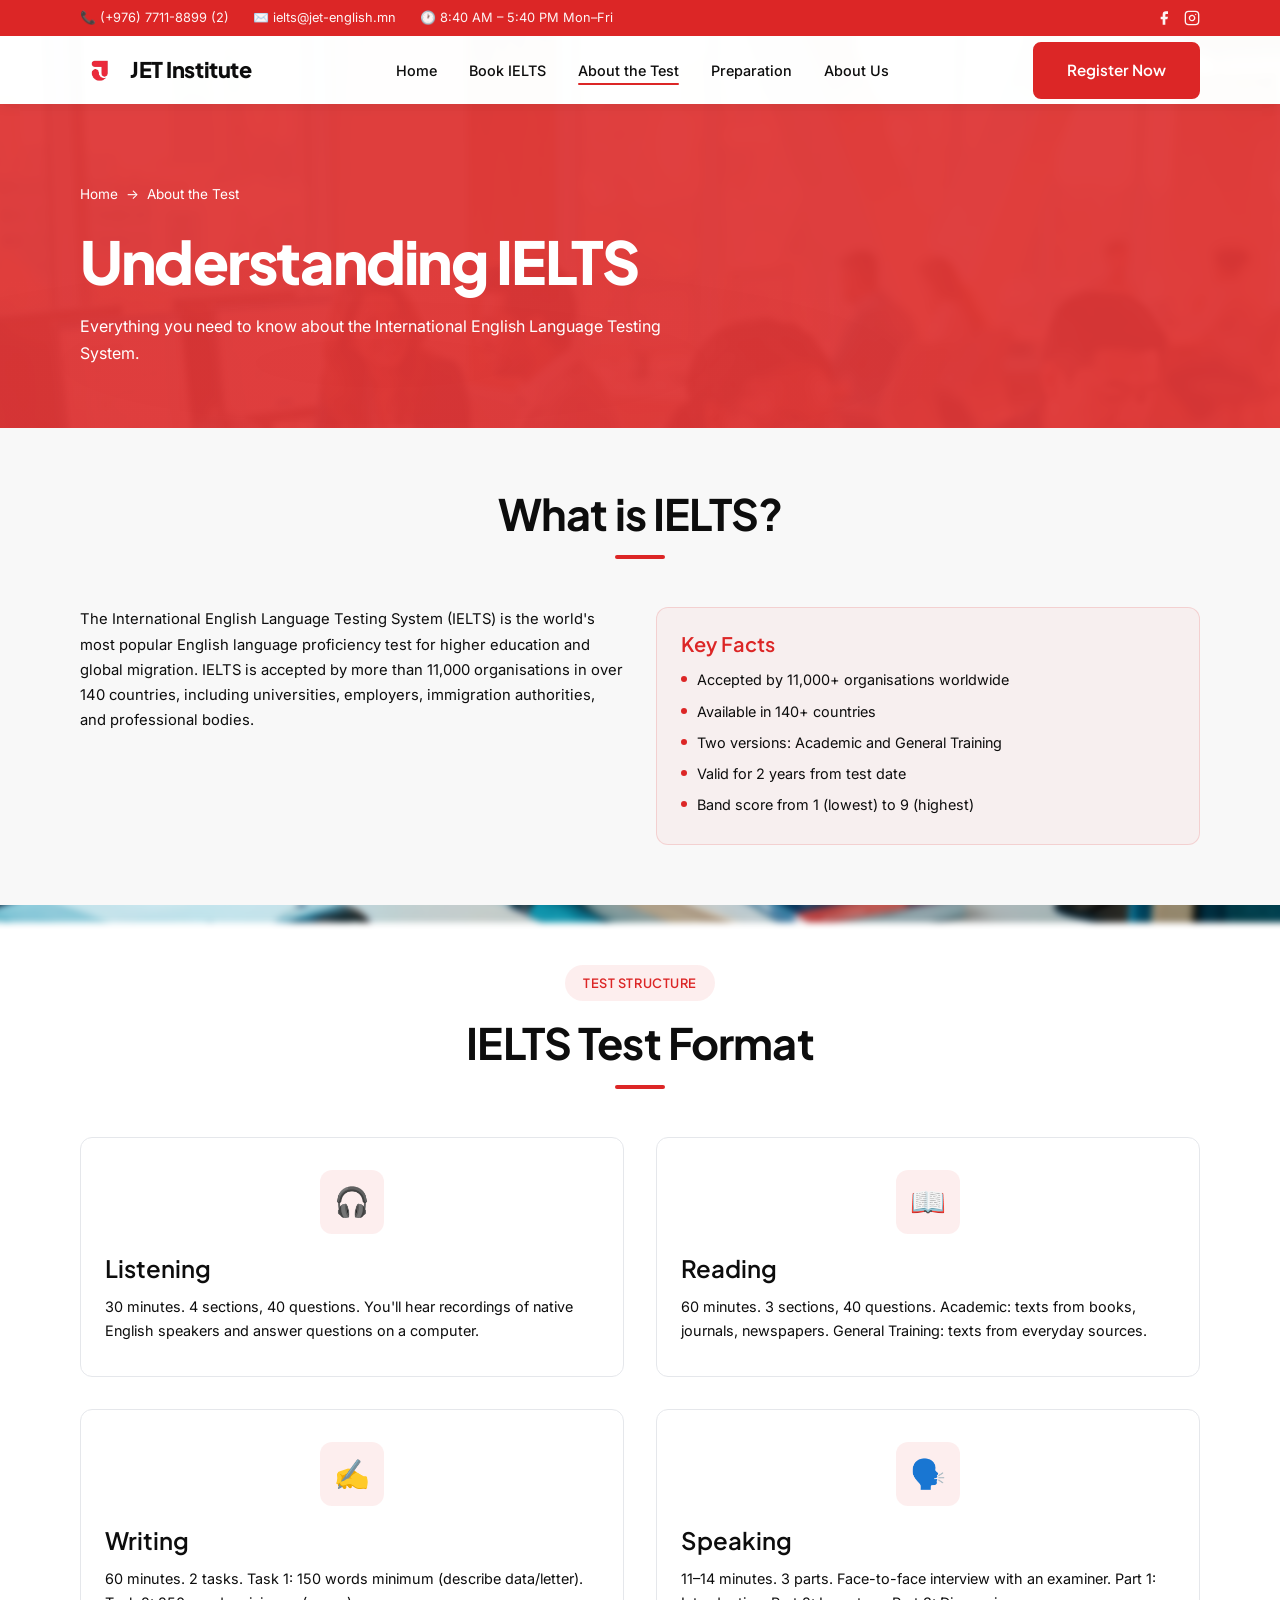
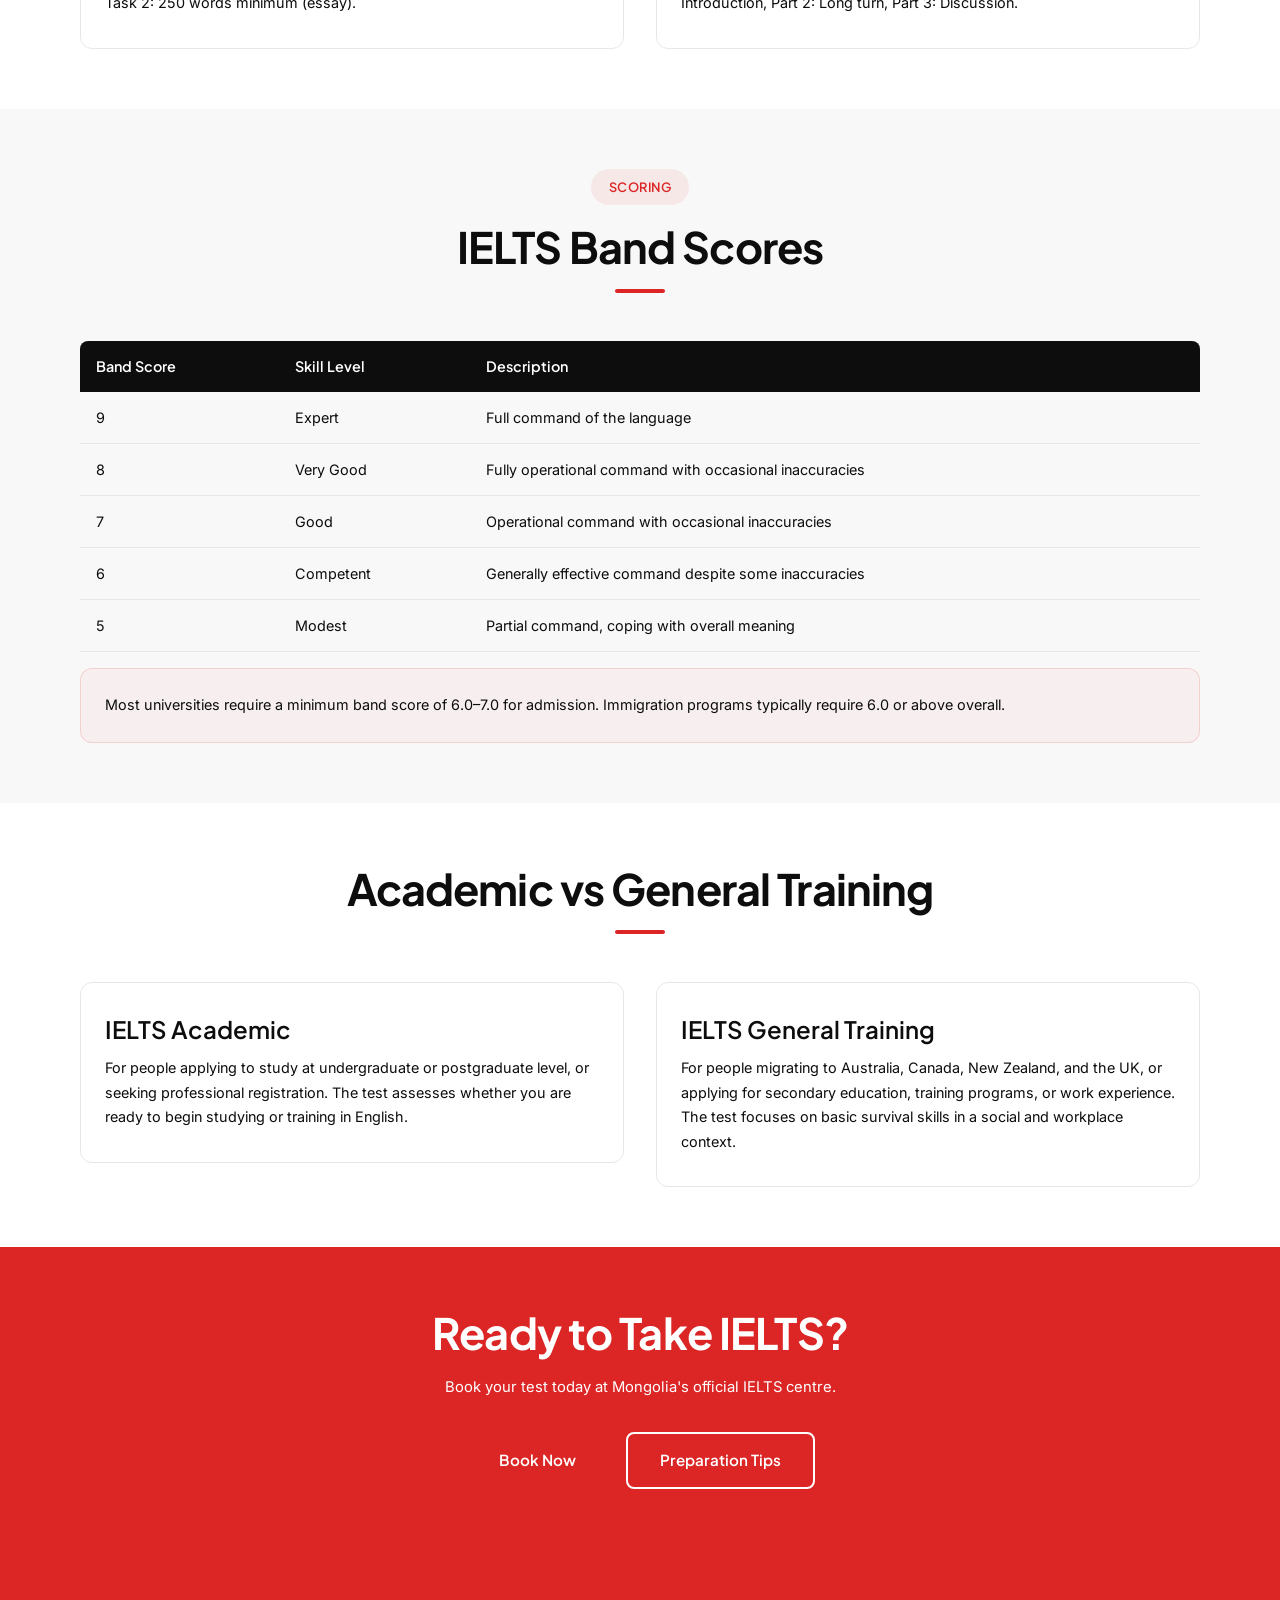
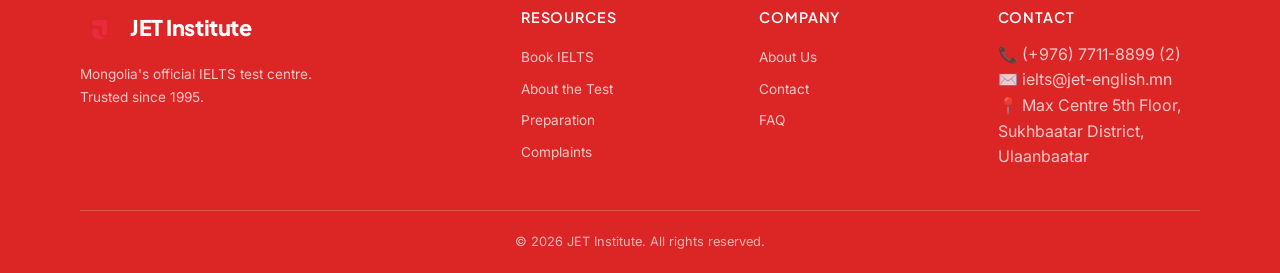
==== commit efd56647: "Add complaints procedure link to footer resources on all pages Co-Authored-By: Claude Sonnet 4.6 (1M" ====
--- a/about-test.html
+++ b/about-test.html
@@ -242,6 +242,7 @@
                         <li><a href="book-ielts.html">Book IELTS</a></li>
                         <li><a href="about-test.html">About the Test</a></li>
                         <li><a href="preparation.html">Preparation</a></li>
+                        <li><a href="https://ielts.org/legal/complaints-procedure" target="_blank" rel="noopener">Complaints</a></li>
                     </ul>
                 </div>
                 <div class="footer-column">
--- a/css/style.css
+++ b/css/style.css
@@ -2038,6 +2038,111 @@
 }
 
 /* ============================================
+   TEST DATES CALENDAR
+   ============================================ */
+.calendar-months {
+  display: grid;
+  grid-template-columns: repeat(3, 1fr);
+  gap: 20px;
+}
+
+.cal-month {
+  background: rgba(255, 255, 255, 0.92);
+  border-radius: var(--radius-md);
+  padding: 20px 16px;
+  box-shadow: var(--shadow-md);
+}
+
+.cal-month-title {
+  text-align: center;
+  font-family: var(--font-heading);
+  font-weight: 700;
+  font-size: 1rem;
+  color: var(--black);
+  margin-bottom: 12px;
+}
+
+.cal-week-headers {
+  display: grid;
+  grid-template-columns: repeat(7, 1fr);
+  margin-bottom: 4px;
+}
+
+.cal-week-headers span {
+  text-align: center;
+  font-size: 0.68rem;
+  font-weight: 600;
+  color: var(--gray-500);
+  padding: 4px 0;
+}
+
+.cal-cells {
+  display: grid;
+  grid-template-columns: repeat(7, 1fr);
+  gap: 3px;
+}
+
+.cal-cells span {
+  text-align: center;
+  font-size: 0.8rem;
+  padding: 7px 2px;
+  border-radius: 6px;
+  color: var(--black);
+  line-height: 1;
+}
+
+.cal-other {
+  color: var(--gray-300) !important;
+}
+
+.cal-highlight {
+  background: var(--red);
+  color: var(--white) !important;
+  font-weight: 600;
+}
+
+.cal-passed {
+  background: none !important;
+  color: var(--gray-300) !important;
+  font-weight: 400;
+  text-decoration: line-through;
+}
+
+.cal-legend {
+  display: flex;
+  align-items: center;
+  justify-content: center;
+  gap: 24px;
+  margin-bottom: 20px;
+  font-size: 0.85rem;
+  flex-wrap: wrap;
+}
+
+.cal-legend-item {
+  display: flex;
+  align-items: center;
+  gap: 7px;
+}
+
+.cal-legend-dot {
+  width: 14px;
+  height: 14px;
+  border-radius: 4px;
+  flex-shrink: 0;
+}
+
+.cal-legend-dot.highlight { background: var(--red); }
+.cal-legend-dot.passed { background: var(--gray-300); }
+
+@media (max-width: 900px) {
+  .calendar-months {
+    grid-template-columns: 1fr;
+    max-width: 340px;
+    margin: 0 auto;
+  }
+}
+
+/* ============================================
    KEYFRAME ANIMATIONS
    ============================================ */
 @keyframes float {
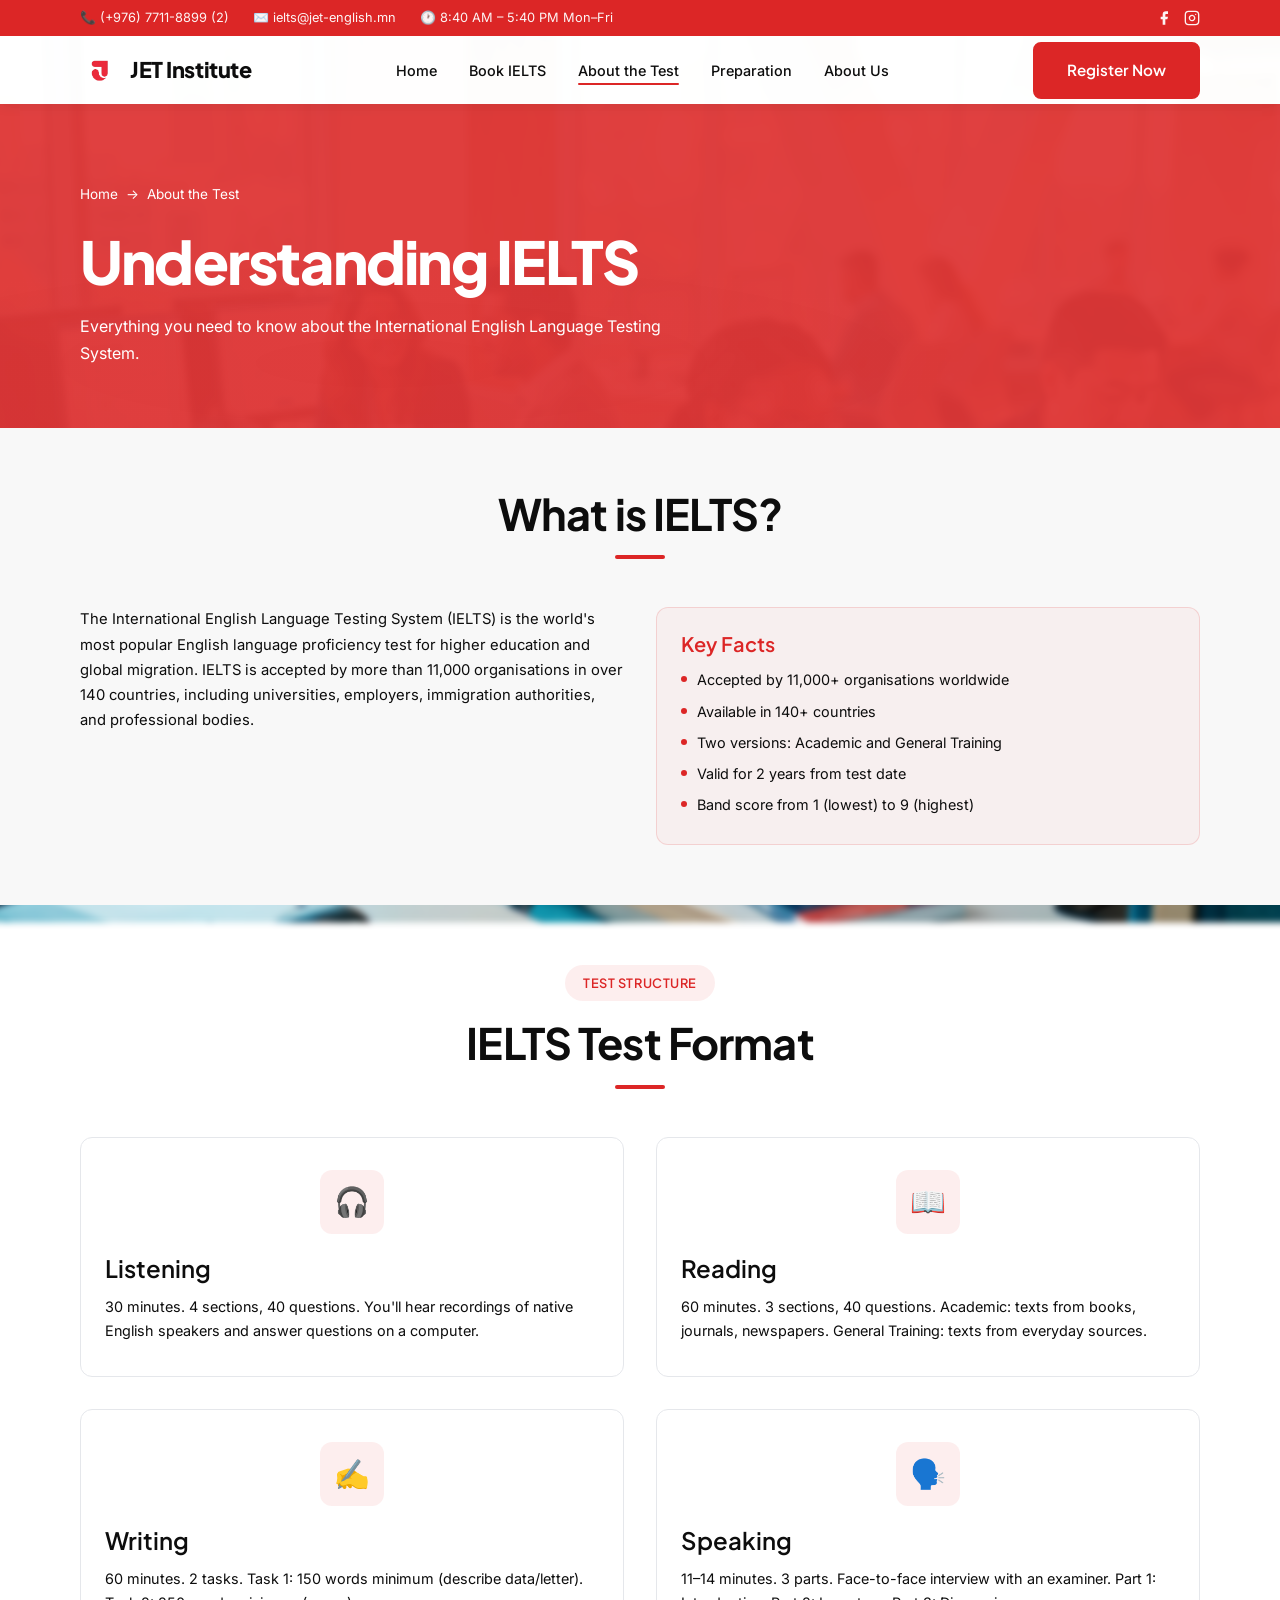
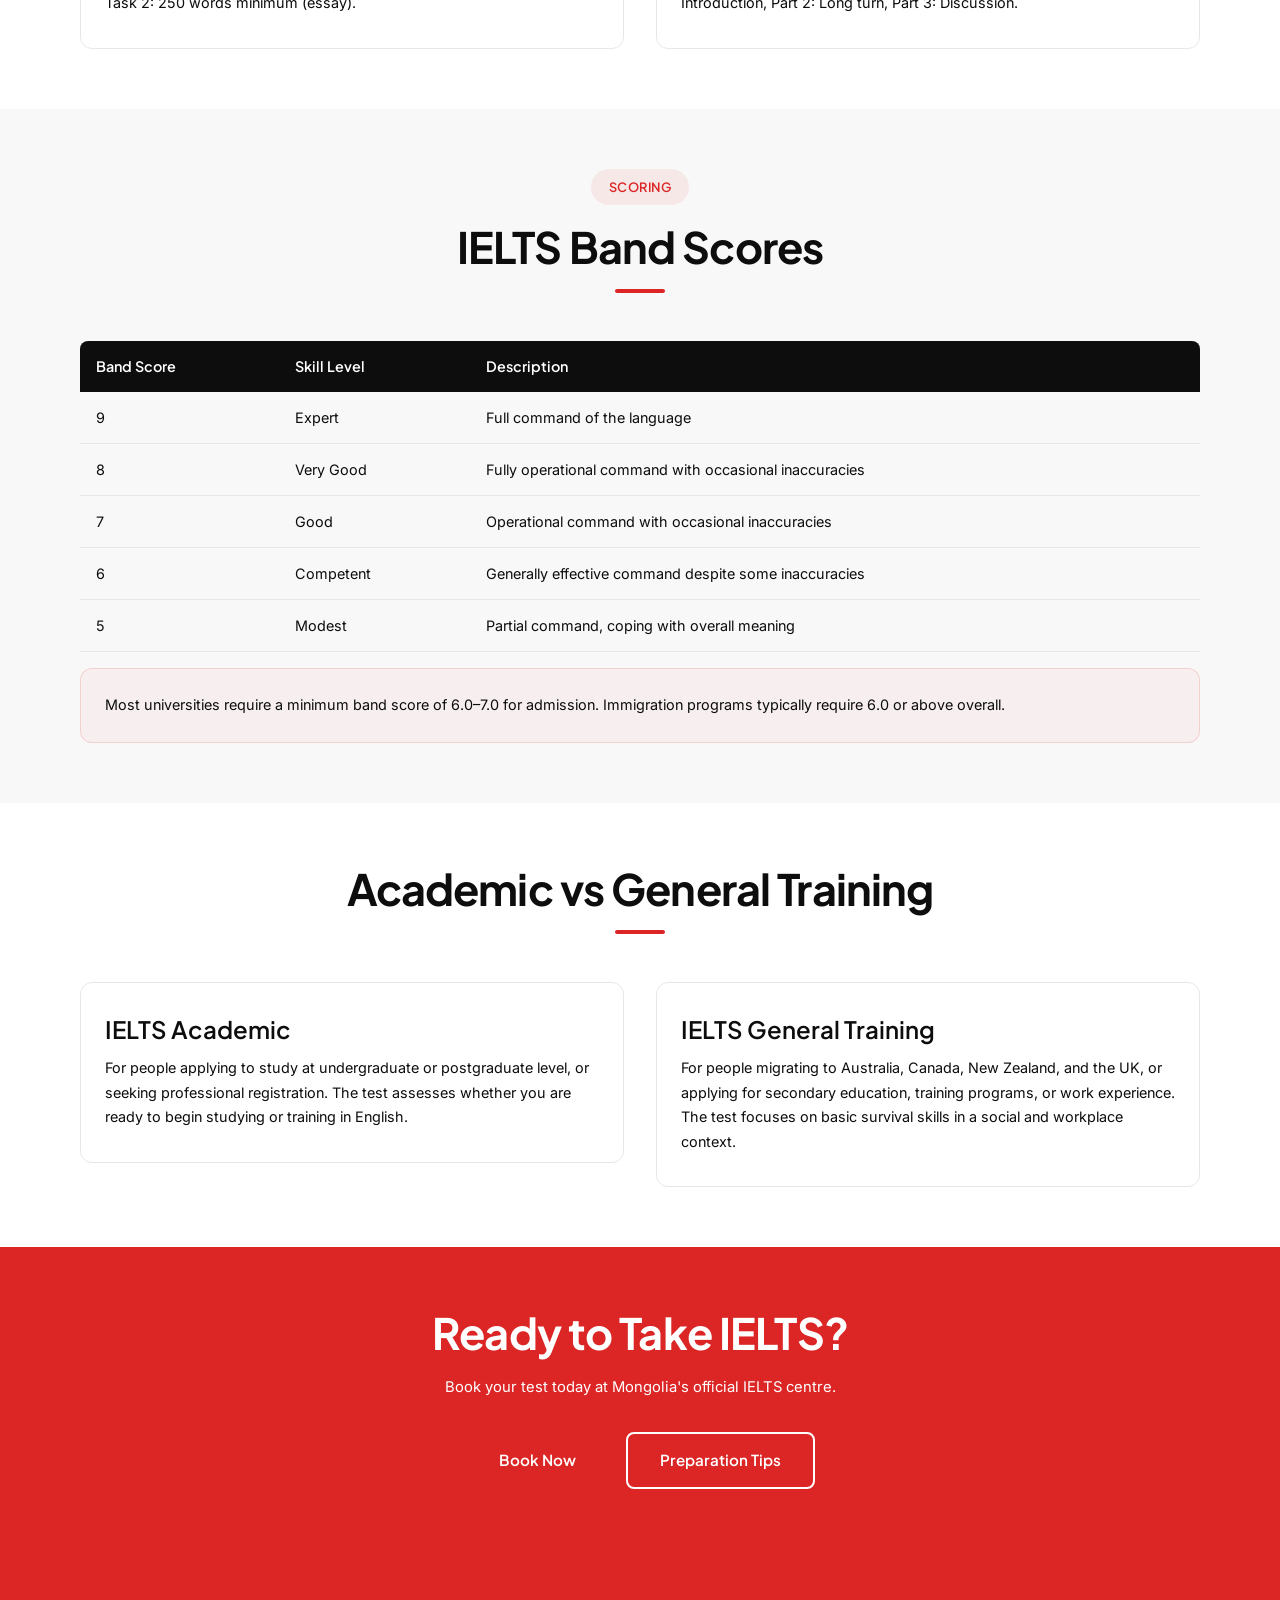
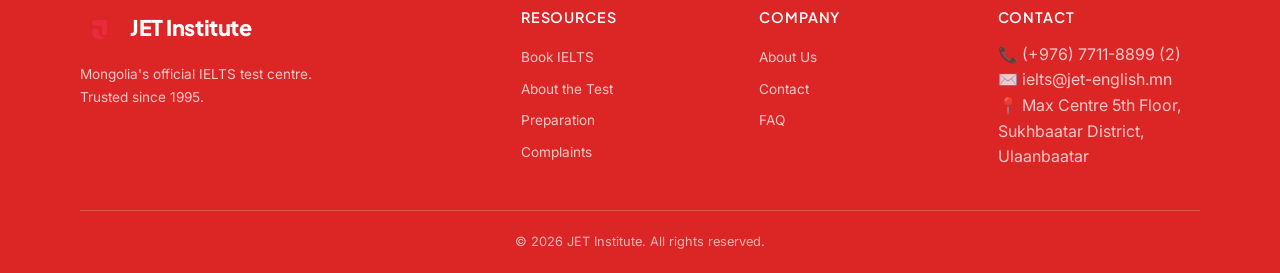
==== commit ecf6de31: "Add Newlogo.png as favicon on all pages Co-Authored-By: Claude Sonnet 4.6 (1M context) <noreply@anth" ====
--- a/about-test.html
+++ b/about-test.html
@@ -4,6 +4,7 @@
     <meta charset="UTF-8">
     <meta name="viewport" content="width=device-width, initial-scale=1.0">
     <title>About the Test — JET Institute</title>
+    <link rel="icon" type="image/png" href="images/Newlogo.png">
     <link rel="stylesheet" href="css/style.css">
 </head>
 <body>
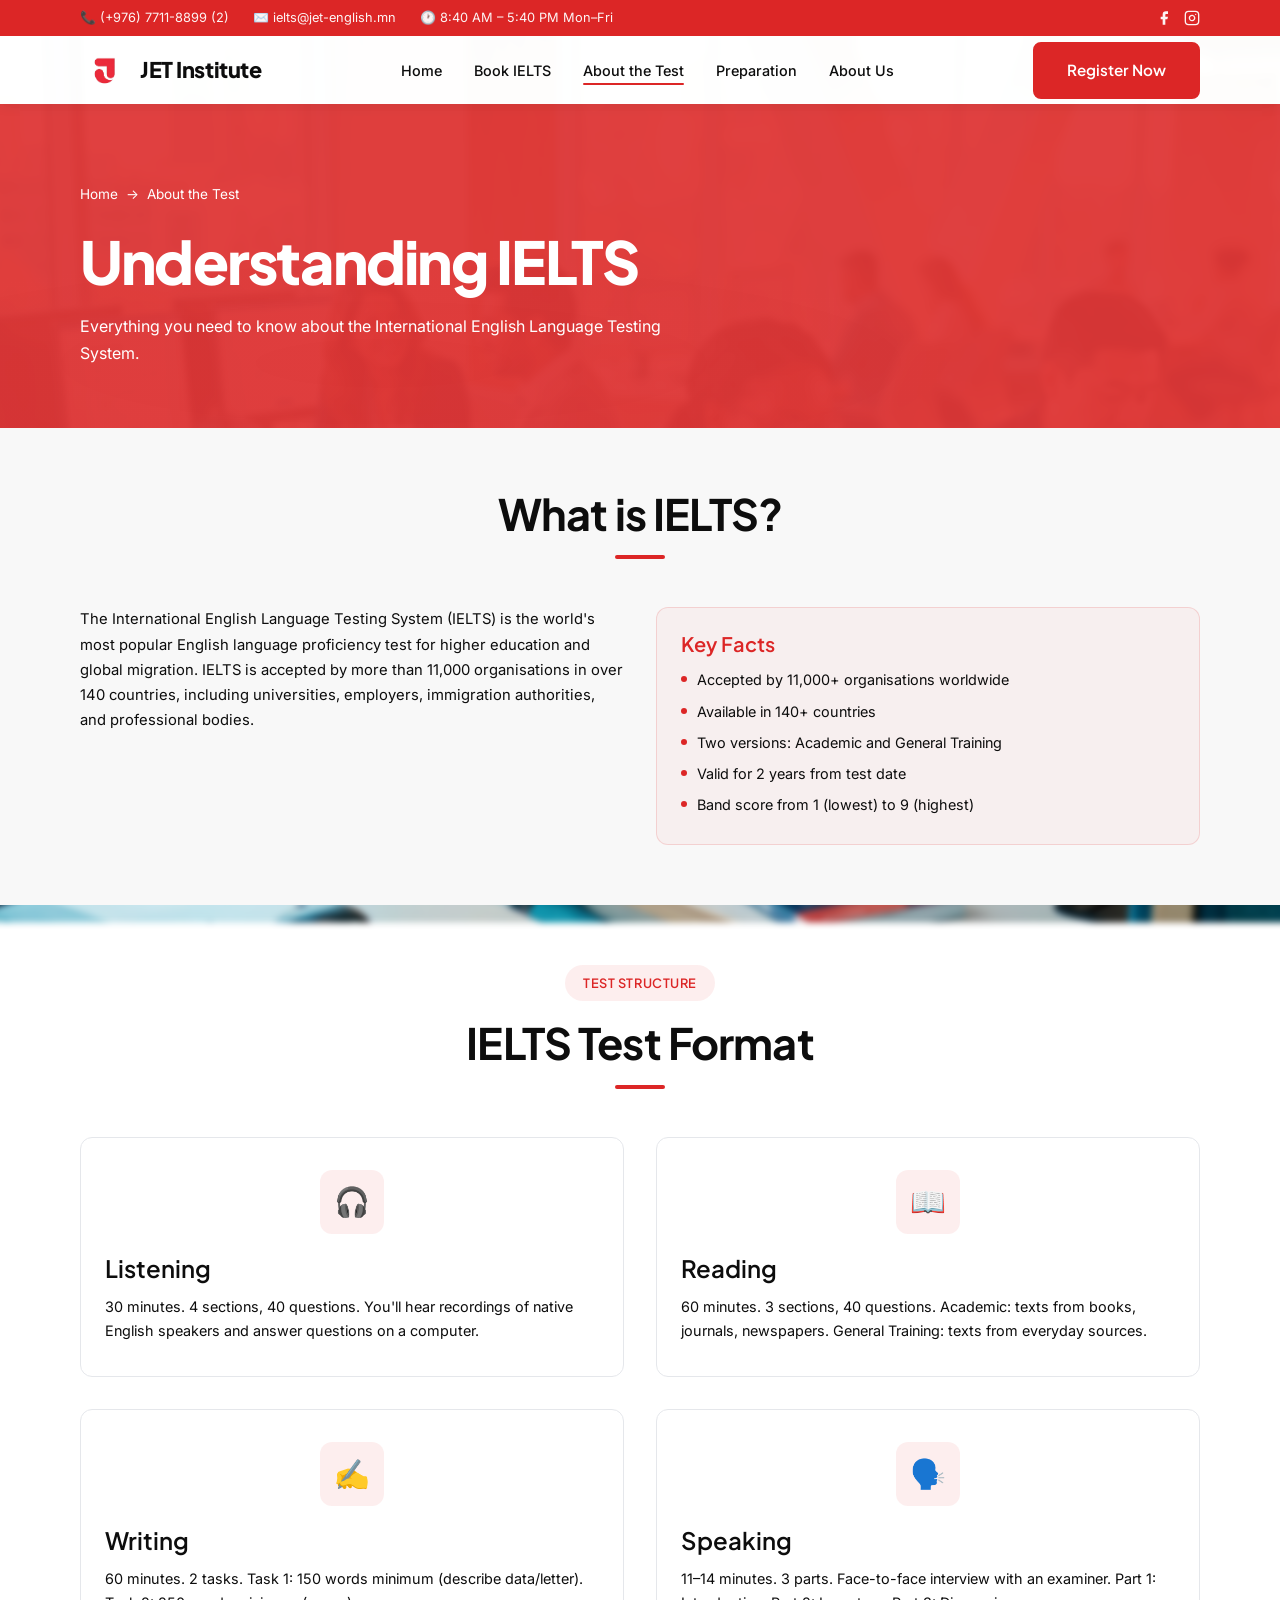
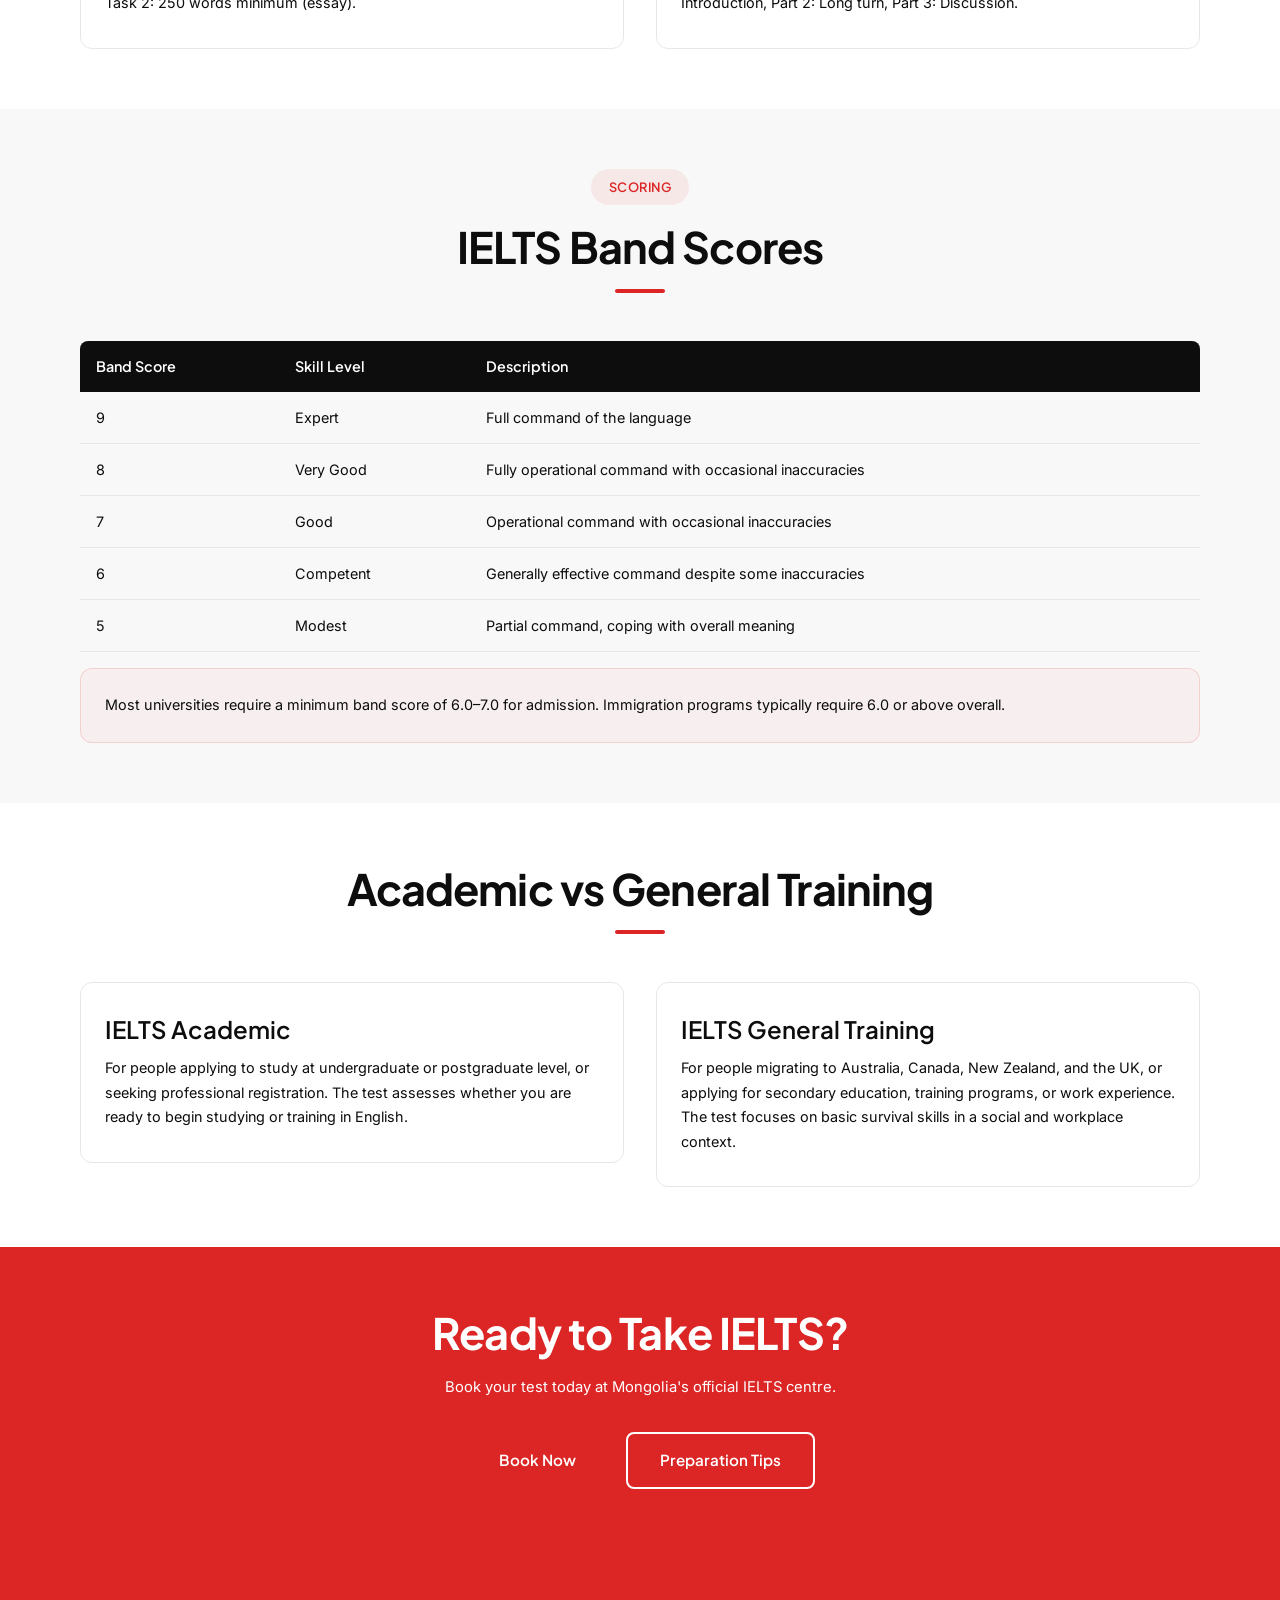
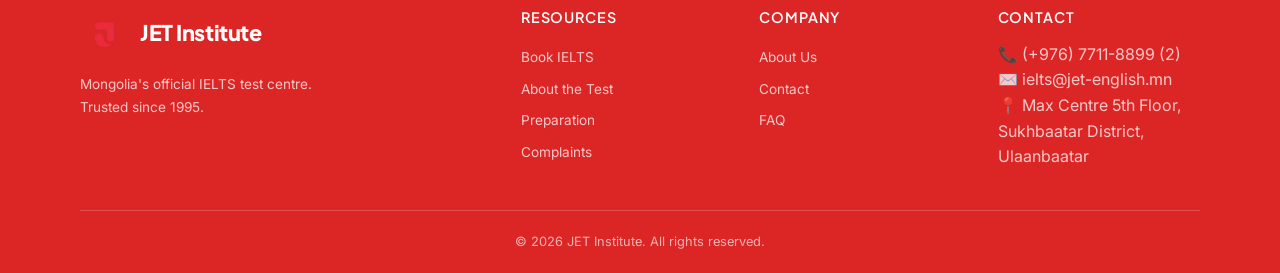
==== commit 1d1f6b71: "SEO, meta, and technical improvements - Add meta descriptions to all 5 pages - Add Open Graph and Tw" ====
--- a/about-test.html
+++ b/about-test.html
@@ -4,7 +4,21 @@
     <meta charset="UTF-8">
     <meta name="viewport" content="width=device-width, initial-scale=1.0">
     <title>About the Test — JET Institute</title>
-    <link rel="icon" type="image/png" href="images/Newlogo.png">
+    <meta name="description" content="Learn about the IELTS test format, band scores, and the difference between Academic and General Training. Everything you need to know before taking IELTS in Mongolia.">
+    <meta property="og:type" content="website">
+    <meta property="og:site_name" content="JET Institute">
+    <meta property="og:title" content="About the Test — JET Institute">
+    <meta property="og:description" content="Learn about the IELTS test format, band scores, and the difference between Academic and General Training. Everything you need to know before taking IELTS in Mongolia.">
+    <meta property="og:url" content="https://jetinstitute.mn/about-test.html">
+    <meta property="og:image" content="https://jetinstitute.mn/images/Newlogo.png">
+    <meta name="twitter:card" content="summary">
+    <meta name="twitter:title" content="About the Test — JET Institute">
+    <meta name="twitter:description" content="Learn about the IELTS test format, band scores, and Academic vs General Training at JET Institute, Mongolia.">
+    <meta name="twitter:image" content="https://jetinstitute.mn/images/Newlogo.png">
+    <link rel="icon" type="image/png" sizes="32x32" href="images/Newlogo.png">
+    <link rel="icon" type="image/png" sizes="16x16" href="images/Newlogo.png">
+    <link rel="apple-touch-icon" sizes="180x180" href="images/Newlogo.png">
+    <link rel="canonical" href="https://jetinstitute.mn/about-test.html">
     <link rel="stylesheet" href="css/style.css">
 </head>
 <body>
@@ -34,7 +48,7 @@
             <div class="container">
                 <div class="nav-content">
                     <a href="index.html" class="logo">
-                        <img src="images/Newlogo.png" alt="JET" class="logo-img">
+                        <img src="images/Newlogo.png" alt="JET Institute logo" class="logo-img">
                         JET Institute
                     </a>
                     <ul class="nav-links">
@@ -232,7 +246,7 @@
             <div class="footer-grid">
                 <div class="footer-brand">
                     <a href="index.html" class="logo">
-                        <img src="images/Newlogo.png" alt="JET" class="logo-img">
+                        <img src="images/Newlogo.png" alt="JET Institute logo" class="logo-img">
                         JET Institute
                     </a>
                     <p>Mongolia's official IELTS test centre. Trusted since 1995.</p>
--- a/css/style.css
+++ b/css/style.css
@@ -318,8 +318,8 @@
 }
 
 .logo-img {
-  width: 40px;
-  height: 40px;
+  width: 50px;
+  height: 50px;
   object-fit: contain;
   border-radius: 6px;
 }
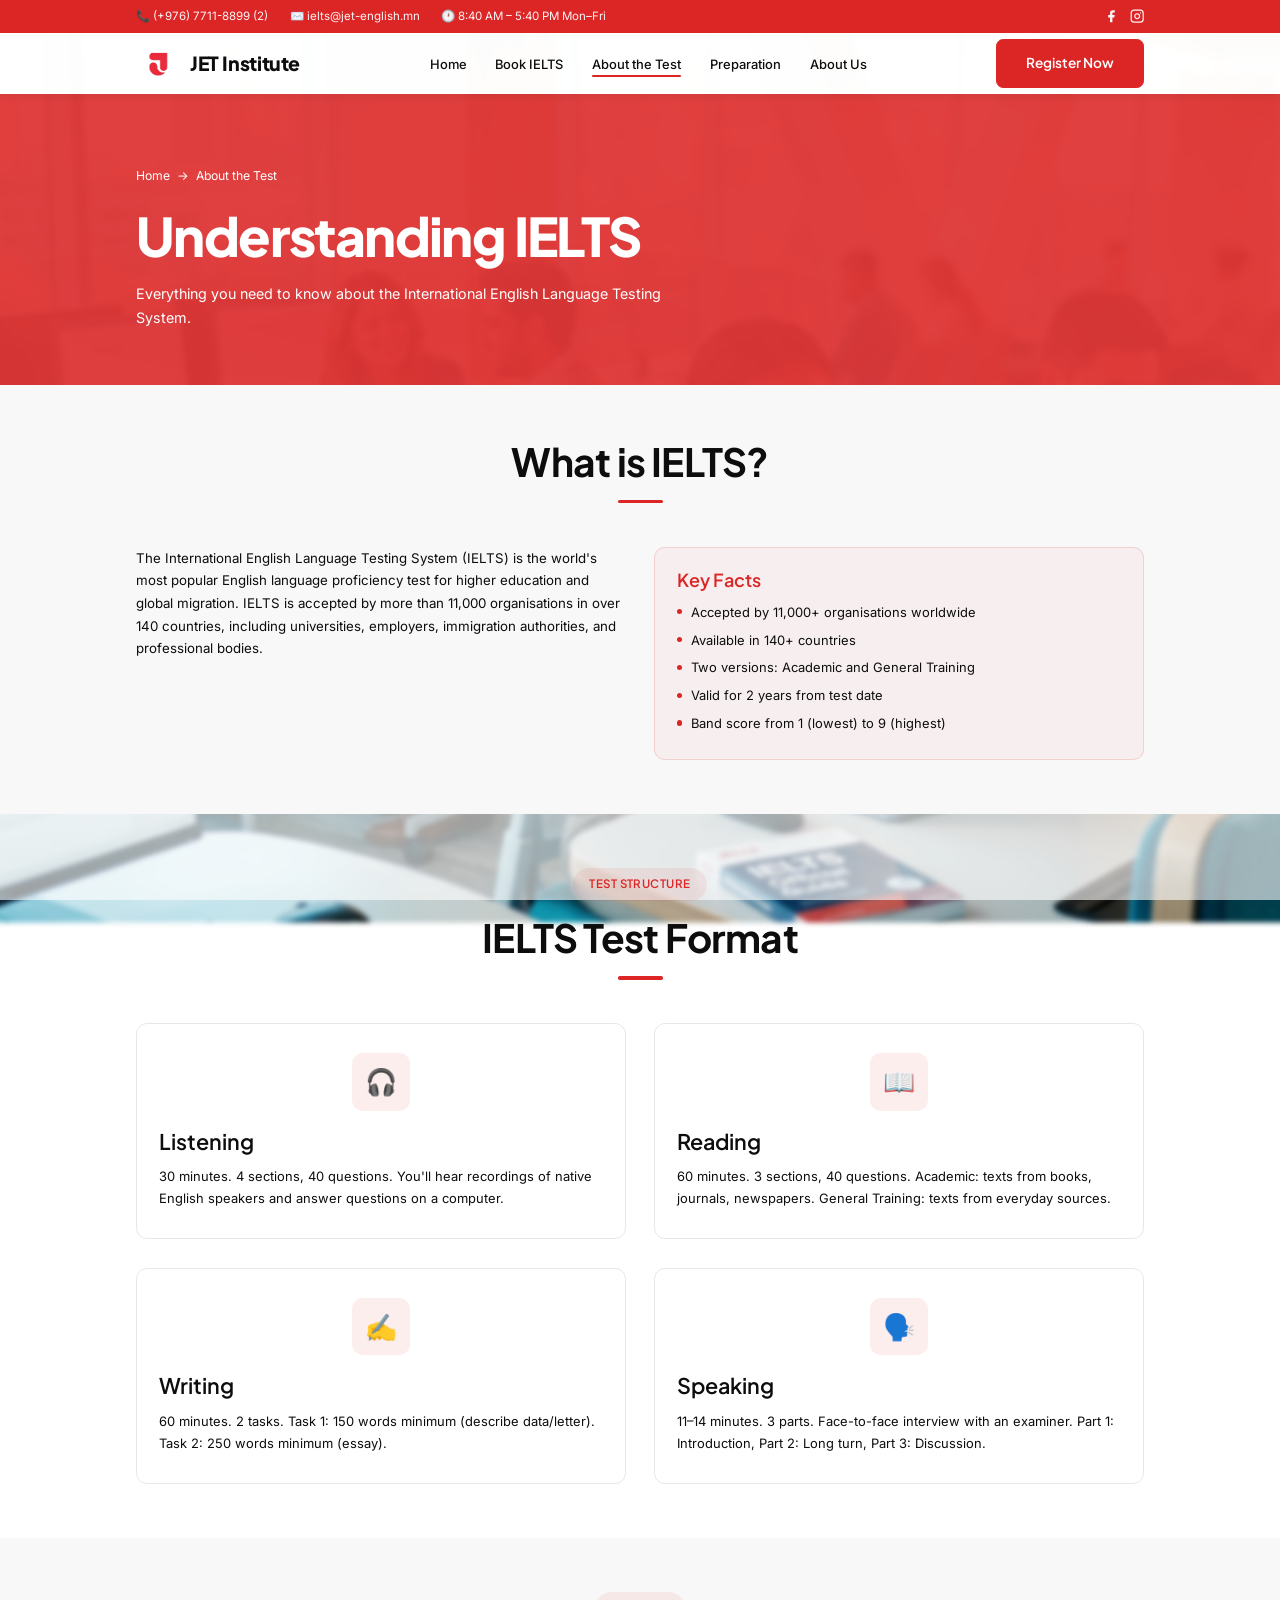
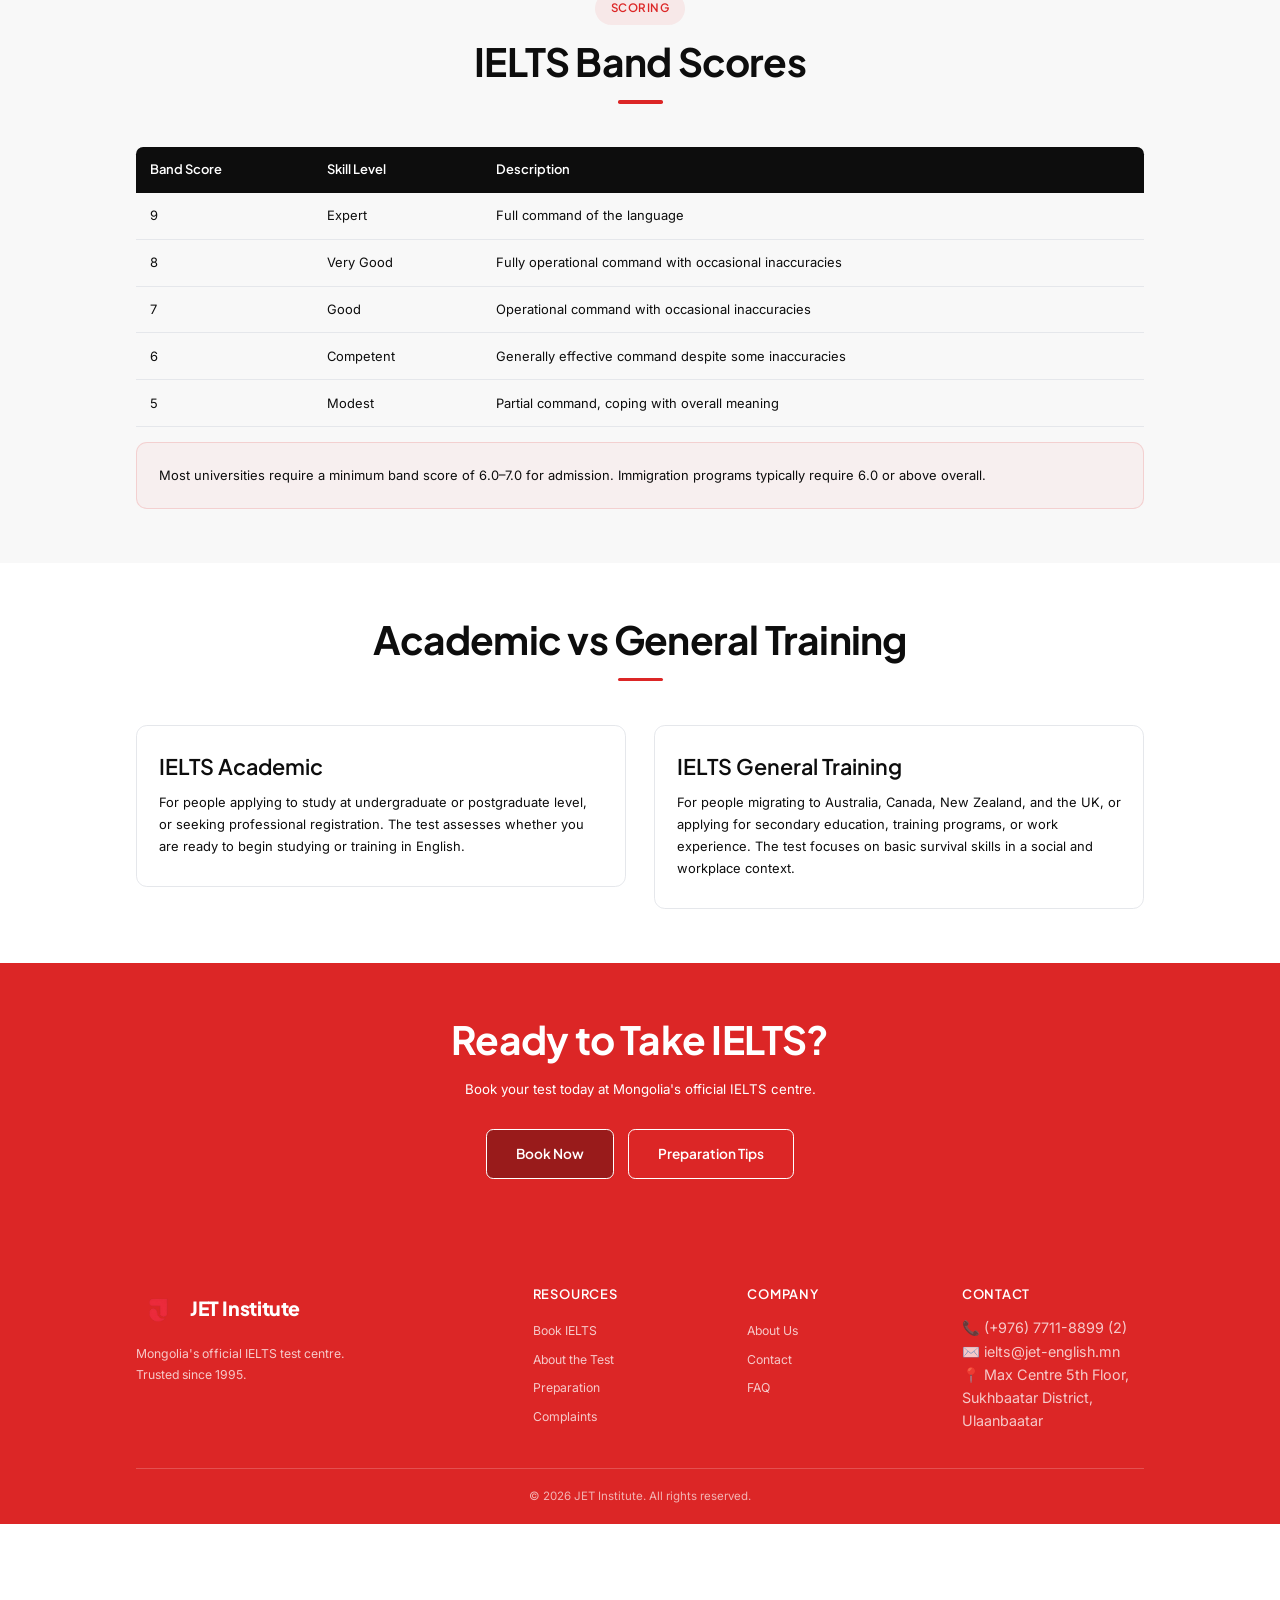
==== commit 069158f3: "Replace all BC registration URLs with new link everywhere Co-Authored-By: Claude Sonnet 4.6 (1M cont" ====
--- a/about-test.html
+++ b/about-test.html
@@ -232,7 +232,7 @@
                 <h2>Ready to Take IELTS?</h2>
                 <p>Book your test today at Mongolia's official IELTS centre.</p>
                 <div class="cta-buttons">
-                    <a href="https://ieltsregistration.britishcouncil.org/orsnbc/?organisation=JET" class="btn btn-primary" target="_blank" rel="noopener">Book Now</a>
+                    <a href="https://ieltsregistration.britishcouncil.org/?organisation=JET" class="btn btn-primary" target="_blank" rel="noopener">Book Now</a>
                     <a href="preparation.html" class="btn btn-outline">Preparation Tips</a>
                 </div>
             </div>
--- a/css/style.css
+++ b/css/style.css
@@ -52,6 +52,7 @@
   scroll-behavior: smooth;
   -webkit-text-size-adjust: 100%;
   overflow-x: hidden;
+  zoom: 0.9;
 }
 
 body {
@@ -581,10 +582,10 @@
   position: relative;
   background: rgba(255, 255, 255, 0.78);
   overflow: hidden;
-  padding: 80px 0 60px;
+  padding: 40px 0 60px;
   min-height: 70vh;
   display: flex;
-  align-items: center;
+  align-items: flex-start;
 }
 
 .hero::before {
@@ -1708,6 +1709,18 @@
   margin-bottom: 16px;
 }
 
+.cta-banner .btn-primary {
+  background: var(--red-dark);
+  border: 2px solid var(--white);
+  color: var(--white);
+}
+
+.cta-banner .btn-primary:hover {
+  background: var(--white);
+  color: var(--red);
+  border-color: var(--white);
+}
+
 .cta-banner p {
   color: var(--white);
   margin-bottom: 32px;
@@ -1945,6 +1958,15 @@
     display: block;
   }
 
+  .hero-bc-mobile {
+    display: none;
+  }
+
+  .float-card-bc {
+    right: 8%;
+    top: 76%;
+  }
+
   .float-card-1 {
     right: 2%;
     top: 12%;
@@ -1953,11 +1975,6 @@
   .float-card-2 {
     right: 0%;
     top: 46%;
-  }
-
-  .float-card-3 {
-    right: 8%;
-    top: 76%;
   }
 }
 
@@ -1990,6 +2007,11 @@
     max-width: 650px;
   }
 
+  .float-card-bc {
+    right: 8%;
+    top: 76%;
+  }
+
   .float-card-1 {
     right: 5%;
     top: 10%;
@@ -2035,6 +2057,42 @@
   .team-grid {
     grid-template-columns: repeat(3, 1fr);
   }
+}
+
+/* ============================================
+   BRITISH COUNCIL LOGO
+   ============================================ */
+.hero-bc-logo {
+  margin-top: 0;
+  margin-bottom: 20px;
+}
+
+.hero-bc-logo img {
+  height: 52px;
+  width: auto;
+  object-fit: contain;
+}
+
+.bc-float-img {
+  height: 44px;
+  width: auto;
+  object-fit: contain;
+  display: block;
+}
+
+.float-card-bc {
+  animation: float 7.5s ease-in-out infinite;
+  animation-delay: -1.5s;
+}
+
+.page-hero-bc-logo {
+  margin-top: 20px;
+}
+
+.page-hero-bc-logo img {
+  height: 44px;
+  width: auto;
+  object-fit: contain;
 }
 
 /* ============================================
@@ -2133,6 +2191,13 @@
 
 .cal-legend-dot.highlight { background: var(--red); }
 .cal-legend-dot.passed { background: var(--gray-300); }
+.cal-legend-dot.today { background: #2563EB; }
+
+.cal-today {
+  background: #2563EB !important;
+  color: var(--white) !important;
+  font-weight: 700;
+}
 
 @media (max-width: 900px) {
   .calendar-months {
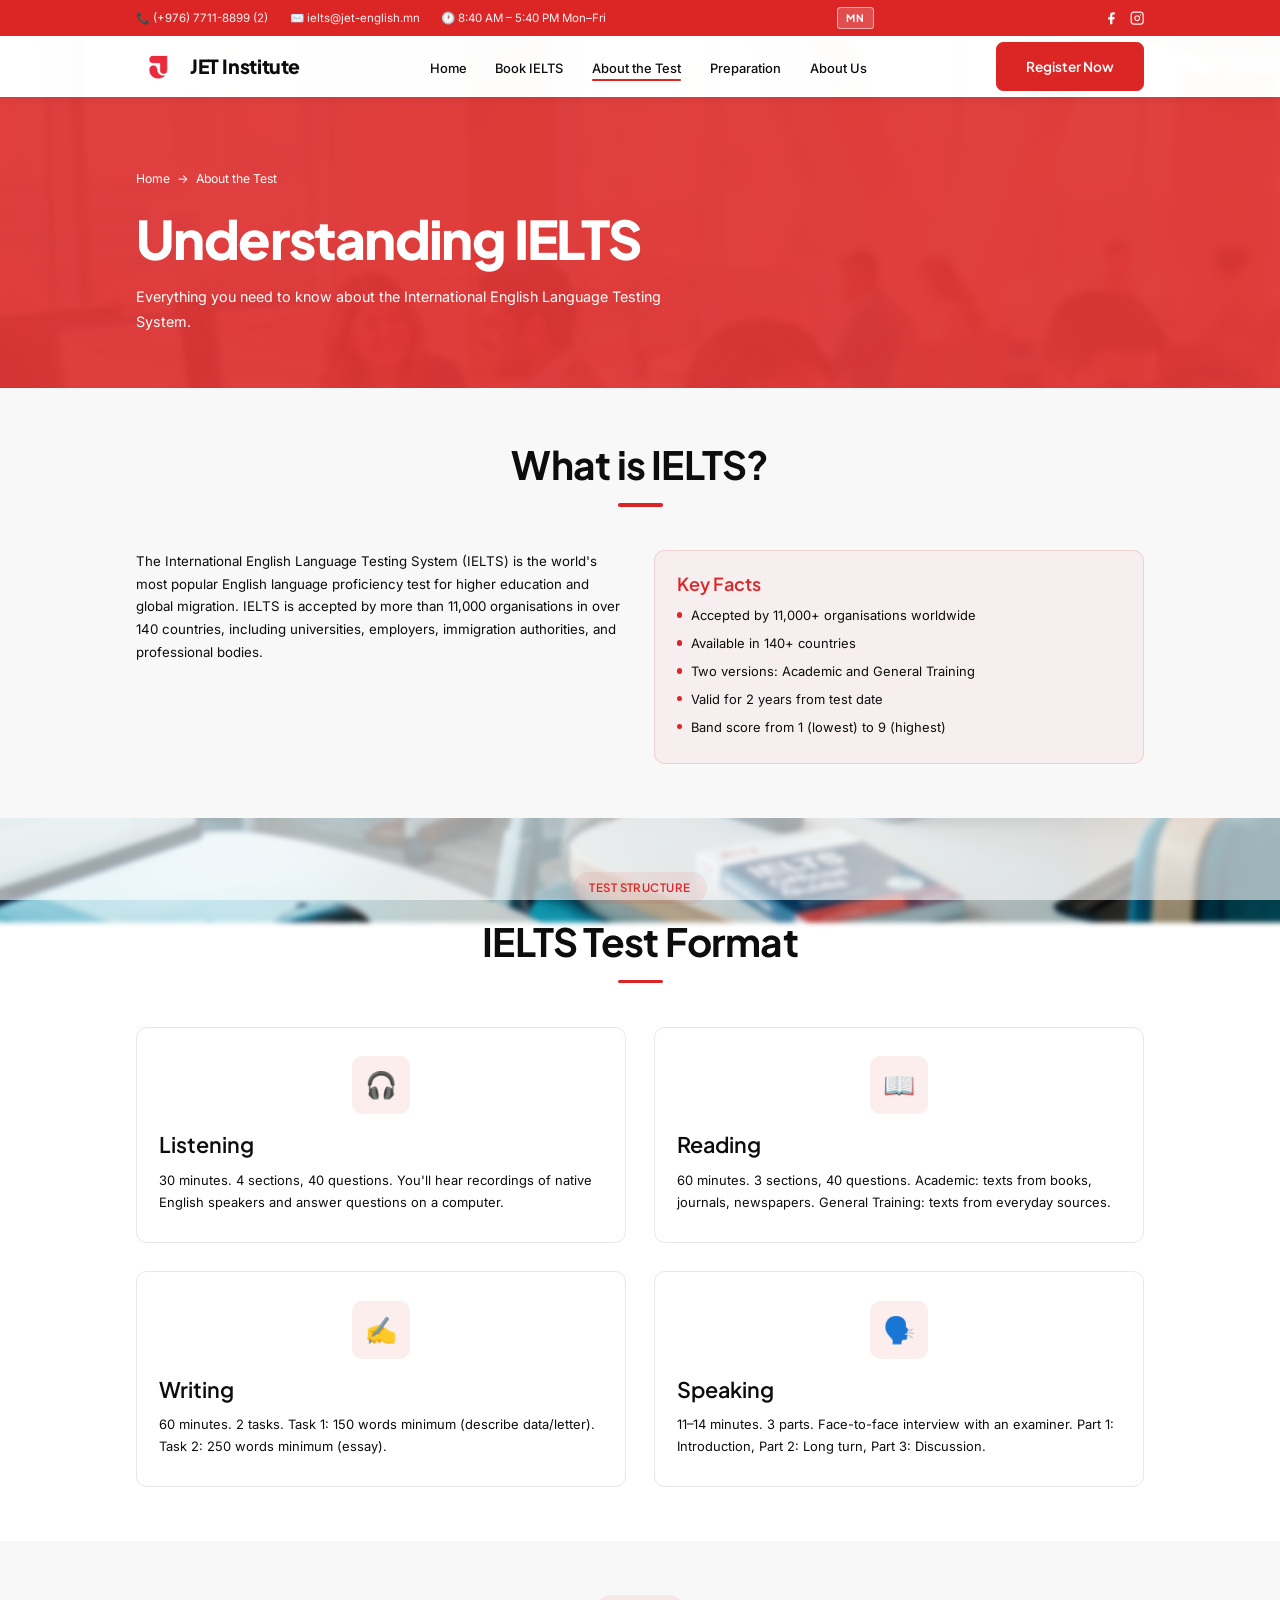
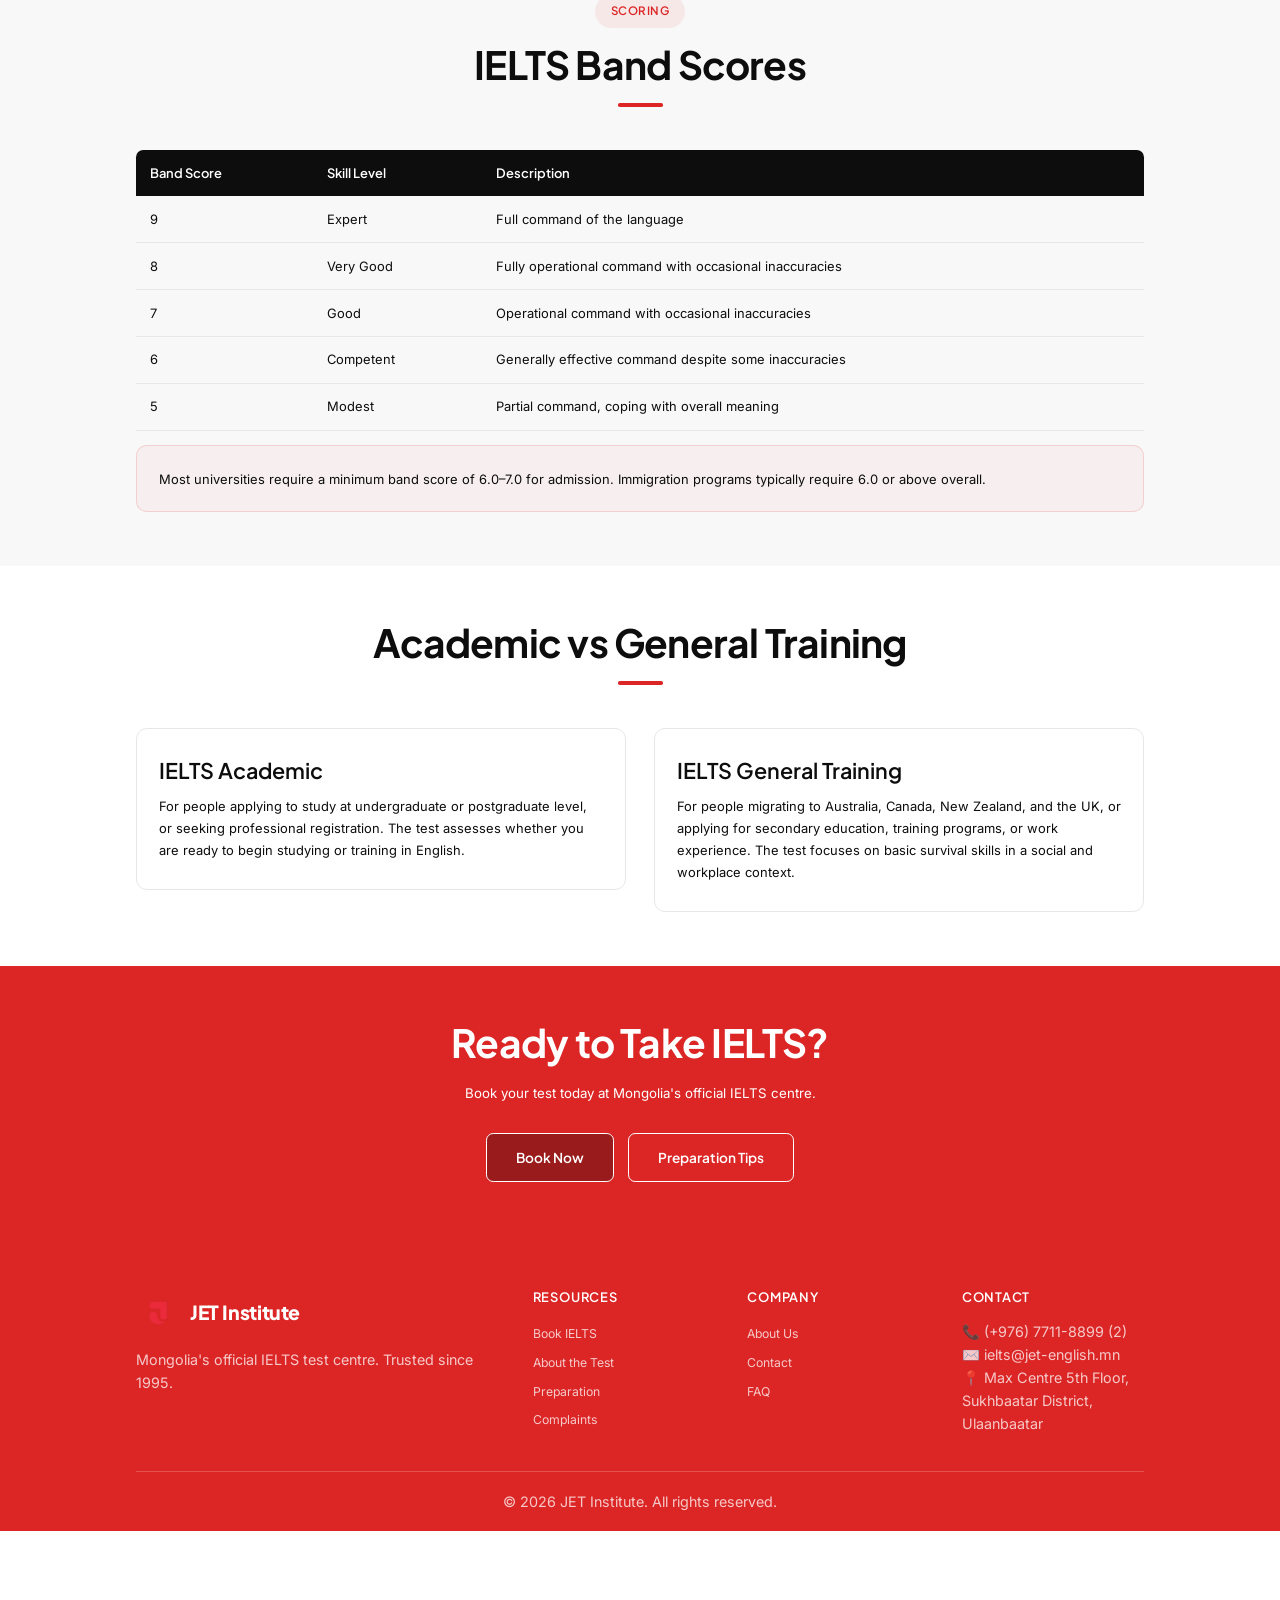
==== commit 3c6b01ed: "Add MN/EN language switch button to all pages - Create js/translations.js with full EN/MN dictionary" ====
--- a/about-test.html
+++ b/about-test.html
@@ -31,6 +31,7 @@
                 <span>✉️ ielts@jet-english.mn</span>
                 <span>🕐 8:40 AM – 5:40 PM Mon–Fri</span>
             </div>
+            <button class="lang-toggle" id="lang-toggle" aria-label="Switch language">MN</button>
             <div class="top-bar-social">
                 <a href="https://www.facebook.com/Jettestcenter" target="_blank" rel="noopener" aria-label="Facebook">
                     <svg width="16" height="16" viewBox="0 0 24 24" fill="currentColor"><path d="M18 2h-3a5 5 0 0 0-5 5v3H7v4h3v8h4v-8h3l1-4h-4V7a1 1 0 0 1 1-1h3z"/></svg>
@@ -52,13 +53,13 @@
                         JET Institute
                     </a>
                     <ul class="nav-links">
-                        <li><a href="index.html">Home</a></li>
-                        <li><a href="book-ielts.html">Book IELTS</a></li>
+                        <li><a href="index.html" data-i18n="nav_home">Home</a></li>
+                        <li><a href="book-ielts.html" data-i18n="nav_book">Book IELTS</a></li>
                         <li><a href="about-test.html" class="active">About the Test</a></li>
-                        <li><a href="preparation.html">Preparation</a></li>
-                        <li><a href="about.html">About Us</a></li>
-                    </ul>
-                    <a href="book-ielts.html" class="btn btn-primary nav-cta">Register Now</a>
+                        <li><a href="preparation.html" data-i18n="nav_prep">Preparation</a></li>
+                        <li><a href="about.html" data-i18n="nav_about">About Us</a></li>
+                    </ul>
+                    <a href="book-ielts.html" class="btn btn-primary nav-cta" data-i18n="nav_register">Register Now</a>
                     <button class="nav-hamburger" aria-label="Toggle navigation menu">
                         <span></span>
                         <span></span>
@@ -71,13 +72,13 @@
         <!-- Mobile Nav Overlay -->
         <div class="mobile-nav">
             <ul class="mobile-nav-links">
-                <li><a href="index.html">Home</a></li>
-                <li><a href="book-ielts.html">Book IELTS</a></li>
+                <li><a href="index.html" data-i18n="nav_home">Home</a></li>
+                <li><a href="book-ielts.html" data-i18n="nav_book">Book IELTS</a></li>
                 <li><a href="about-test.html" class="active">About the Test</a></li>
-                <li><a href="preparation.html">Preparation</a></li>
-                <li><a href="about.html">About Us</a></li>
+                <li><a href="preparation.html" data-i18n="nav_prep">Preparation</a></li>
+                <li><a href="about.html" data-i18n="nav_about">About Us</a></li>
             </ul>
-            <a href="book-ielts.html" class="btn btn-primary mobile-nav-cta">Register Now</a>
+            <a href="book-ielts.html" class="btn btn-primary mobile-nav-cta" data-i18n="nav_register">Register Now</a>
         </div>
     </header>
 
@@ -87,11 +88,11 @@
         <section class="page-hero">
             <div class="container">
                 <nav class="breadcrumb" aria-label="Breadcrumb">
-                    <a href="index.html">Home</a>
+                    <a href="index.html" data-i18n="nav_home">Home</a>
                     <span>→</span>
                     <span>About the Test</span>
                 </nav>
-                <h1>Understanding IELTS</h1>
+                <h1 data-i18n="abt_hero_h1">Understanding IELTS</h1>
                 <p>Everything you need to know about the International English Language Testing System.</p>
             </div>
         </section>
@@ -100,7 +101,7 @@
         <section class="content-section">
             <div class="container">
                 <div class="section-header reveal">
-                    <h2>What is IELTS?</h2>
+                    <h2 data-i18n="abt_what_h2">What is IELTS?</h2>
                     <div class="accent-line"></div>
                 </div>
                 <div class="content-grid reveal">
@@ -108,7 +109,7 @@
                         <p>The International English Language Testing System (IELTS) is the world's most popular English language proficiency test for higher education and global migration. IELTS is accepted by more than 11,000 organisations in over 140 countries, including universities, employers, immigration authorities, and professional bodies.</p>
                     </div>
                     <div class="info-box">
-                        <h4>Key Facts</h4>
+                        <h4 data-i18n="abt_facts_h4">Key Facts</h4>
                         <ul>
                             <li>Accepted by 11,000+ organisations worldwide</li>
                             <li>Available in 140+ countries</li>
@@ -125,29 +126,29 @@
         <section class="content-section">
             <div class="container">
                 <div class="section-header reveal">
-                    <span class="section-badge">Test Structure</span>
-                    <h2>IELTS Test Format</h2>
+                    <span class="section-badge" data-i18n="abt_fmt_badge">Test Structure</span>
+                    <h2 data-i18n="abt_fmt_h2">IELTS Test Format</h2>
                     <div class="accent-line"></div>
                 </div>
                 <div class="content-grid reveal">
                     <div class="content-card" style="transition-delay: 0.1s">
                         <div class="service-icon">🎧</div>
-                        <h3>Listening</h3>
+                        <h3 data-i18n="abt_listening_h3">Listening</h3>
                         <p>30 minutes. 4 sections, 40 questions. You'll hear recordings of native English speakers and answer questions on a computer.</p>
                     </div>
                     <div class="content-card" style="transition-delay: 0.2s">
                         <div class="service-icon">📖</div>
-                        <h3>Reading</h3>
+                        <h3 data-i18n="abt_reading_h3">Reading</h3>
                         <p>60 minutes. 3 sections, 40 questions. Academic: texts from books, journals, newspapers. General Training: texts from everyday sources.</p>
                     </div>
                     <div class="content-card" style="transition-delay: 0.3s">
                         <div class="service-icon">✍️</div>
-                        <h3>Writing</h3>
+                        <h3 data-i18n="abt_writing_h3">Writing</h3>
                         <p>60 minutes. 2 tasks. Task 1: 150 words minimum (describe data/letter). Task 2: 250 words minimum (essay).</p>
                     </div>
                     <div class="content-card" style="transition-delay: 0.4s">
                         <div class="service-icon">🗣️</div>
-                        <h3>Speaking</h3>
+                        <h3 data-i18n="abt_speaking_h3">Speaking</h3>
                         <p>11–14 minutes. 3 parts. Face-to-face interview with an examiner. Part 1: Introduction, Part 2: Long turn, Part 3: Discussion.</p>
                     </div>
                 </div>
@@ -158,43 +159,43 @@
         <section class="content-section">
             <div class="container">
                 <div class="section-header reveal">
-                    <span class="section-badge">Scoring</span>
-                    <h2>IELTS Band Scores</h2>
+                    <span class="section-badge" data-i18n="abt_score_badge">Scoring</span>
+                    <h2 data-i18n="abt_score_h2">IELTS Band Scores</h2>
                     <div class="accent-line"></div>
                 </div>
                 <div class="reveal">
                     <table class="price-table">
                         <thead>
                             <tr>
-                                <th>Band Score</th>
-                                <th>Skill Level</th>
-                                <th>Description</th>
+                                <th data-i18n="abt_th_band">Band Score</th>
+                                <th data-i18n="abt_th_level">Skill Level</th>
+                                <th data-i18n="abt_th_desc">Description</th>
                             </tr>
                         </thead>
                         <tbody>
                             <tr>
                                 <td>9</td>
-                                <td>Expert</td>
+                                <td data-i18n="abt_band9">Expert</td>
                                 <td>Full command of the language</td>
                             </tr>
                             <tr>
                                 <td>8</td>
-                                <td>Very Good</td>
+                                <td data-i18n="abt_band8">Very Good</td>
                                 <td>Fully operational command with occasional inaccuracies</td>
                             </tr>
                             <tr>
                                 <td>7</td>
-                                <td>Good</td>
+                                <td data-i18n="abt_band7">Good</td>
                                 <td>Operational command with occasional inaccuracies</td>
                             </tr>
                             <tr>
                                 <td>6</td>
-                                <td>Competent</td>
+                                <td data-i18n="abt_band6">Competent</td>
                                 <td>Generally effective command despite some inaccuracies</td>
                             </tr>
                             <tr>
                                 <td>5</td>
-                                <td>Modest</td>
+                                <td data-i18n="abt_band5">Modest</td>
                                 <td>Partial command, coping with overall meaning</td>
                             </tr>
                         </tbody>
@@ -210,16 +211,16 @@
         <section class="content-section">
             <div class="container">
                 <div class="section-header reveal">
-                    <h2>Academic vs General Training</h2>
+                    <h2 data-i18n="abt_acgen_h2">Academic vs General Training</h2>
                     <div class="accent-line"></div>
                 </div>
                 <div class="content-grid reveal">
                     <div class="content-card" style="transition-delay: 0.1s">
-                        <h3>IELTS Academic</h3>
+                        <h3 data-i18n="abt_academic_h3">IELTS Academic</h3>
                         <p>For people applying to study at undergraduate or postgraduate level, or seeking professional registration. The test assesses whether you are ready to begin studying or training in English.</p>
                     </div>
                     <div class="content-card" style="transition-delay: 0.2s">
-                        <h3>IELTS General Training</h3>
+                        <h3 data-i18n="abt_general_h3">IELTS General Training</h3>
                         <p>For people migrating to Australia, Canada, New Zealand, and the UK, or applying for secondary education, training programs, or work experience. The test focuses on basic survival skills in a social and workplace context.</p>
                     </div>
                 </div>
@@ -229,11 +230,11 @@
         <!-- CTA Banner -->
         <section class="cta-banner">
             <div class="container">
-                <h2>Ready to Take IELTS?</h2>
+                <h2 data-i18n="abt_cta_h2">Ready to Take IELTS?</h2>
                 <p>Book your test today at Mongolia's official IELTS centre.</p>
                 <div class="cta-buttons">
-                    <a href="https://ieltsregistration.britishcouncil.org/?organisation=JET" class="btn btn-primary" target="_blank" rel="noopener">Book Now</a>
-                    <a href="preparation.html" class="btn btn-outline">Preparation Tips</a>
+                    <a href="https://ieltsregistration.britishcouncil.org/?organisation=JET" class="btn btn-primary" target="_blank" rel="noopener"data-i18n="abt_cta_book">Book Now</a>
+                    <a href="preparation.html" class="btn btn-outline"data-i18n="abt_cta_prep">Preparation Tips</a>
                 </div>
             </div>
         </section>
@@ -249,27 +250,27 @@
                         <img src="images/Newlogo.png" alt="JET Institute logo" class="logo-img">
                         JET Institute
                     </a>
-                    <p>Mongolia's official IELTS test centre. Trusted since 1995.</p>
+                    <pdata-i18n="footer_tagline">Mongolia's official IELTS test centre. Trusted since 1995.</p>
                 </div>
                 <div class="footer-column">
-                    <h4>Resources</h4>
+                    <h4 data-i18n="footer_resources">Resources</h4>
                     <ul>
-                        <li><a href="book-ielts.html">Book IELTS</a></li>
-                        <li><a href="about-test.html">About the Test</a></li>
-                        <li><a href="preparation.html">Preparation</a></li>
-                        <li><a href="https://ielts.org/legal/complaints-procedure" target="_blank" rel="noopener">Complaints</a></li>
+                        <li><a href="book-ielts.html" data-i18n="nav_book">Book IELTS</a></li>
+                        <li><a href="about-test.html" data-i18n="nav_test">About the Test</a></li>
+                        <li><a href="preparation.html" data-i18n="nav_prep">Preparation</a></li>
+                        <li><a href="https://ielts.org/legal/complaints-procedure" target="_blank" rel="noopener"data-i18n="footer_link_complaints">Complaints</a></li>
                     </ul>
                 </div>
                 <div class="footer-column">
-                    <h4>Company</h4>
+                    <h4 data-i18n="footer_company">Company</h4>
                     <ul>
-                        <li><a href="about.html">About Us</a></li>
-                        <li><a href="about.html#contact">Contact</a></li>
+                        <li><a href="about.html" data-i18n="nav_about">About Us</a></li>
+                        <li><a href="about.html#contact" data-i18n="footer_link_contact">Contact</a></li>
                         <li><a href="index.html#faq">FAQ</a></li>
                     </ul>
                 </div>
                 <div class="footer-column">
-                    <h4>Contact</h4>
+                    <h4 data-i18n="footer_contact_col">Contact</h4>
                     <ul>
                         <li>📞 (+976) 7711-8899 (2)</li>
                         <li>✉️ ielts@jet-english.mn</li>
@@ -278,7 +279,7 @@
                 </div>
             </div>
             <div class="footer-bottom">
-                <p>&copy; 2026 JET Institute. All rights reserved.</p>
+                <pdata-i18n="footer_copyright">&copy; 2026 JET Institute. All rights reserved.</p>
             </div>
         </div>
     </footer>
@@ -286,6 +287,7 @@
     <!-- Back to Top -->
     <button class="back-to-top" aria-label="Back to top">↑</button>
 
+    <script src="js/translations.js"></script>
     <script src="js/main.js"></script>
     <script>
     (function(){if(!window.chatbase||window.chatbase("getState")!=="initialized"){window.chatbase=(...arguments)=>{if(!window.chatbase.q){window.chatbase.q=[]}window.chatbase.q.push(arguments)};window.chatbase=new Proxy(window.chatbase,{get(target,prop){if(prop==="q"){return target.q}return(...args)=>target(prop,...args)}})}const onLoad=function(){const script=document.createElement("script");script.src="https://www.chatbase.co/embed.min.js";script.id="ytJWlCoYUFz3FrdeQ30_n";script.domain="www.chatbase.co";document.body.appendChild(script)};if(document.readyState==="complete"){onLoad()}else{window.addEventListener("load",onLoad)}})();
--- a/css/style.css
+++ b/css/style.css
@@ -264,6 +264,25 @@
   opacity: 1;
 }
 
+.lang-toggle {
+  background: rgba(255,255,255,0.18);
+  border: 1px solid rgba(255,255,255,0.55);
+  color: var(--white);
+  font-size: 0.72rem;
+  font-weight: 700;
+  padding: 3px 9px;
+  border-radius: 4px;
+  cursor: pointer;
+  letter-spacing: 0.06em;
+  font-family: var(--font-heading);
+  transition: background var(--transition);
+  line-height: 1.4;
+}
+
+.lang-toggle:hover {
+  background: rgba(255,255,255,0.32);
+}
+
 .top-bar-divider {
   width: 1px;
   height: 14px;
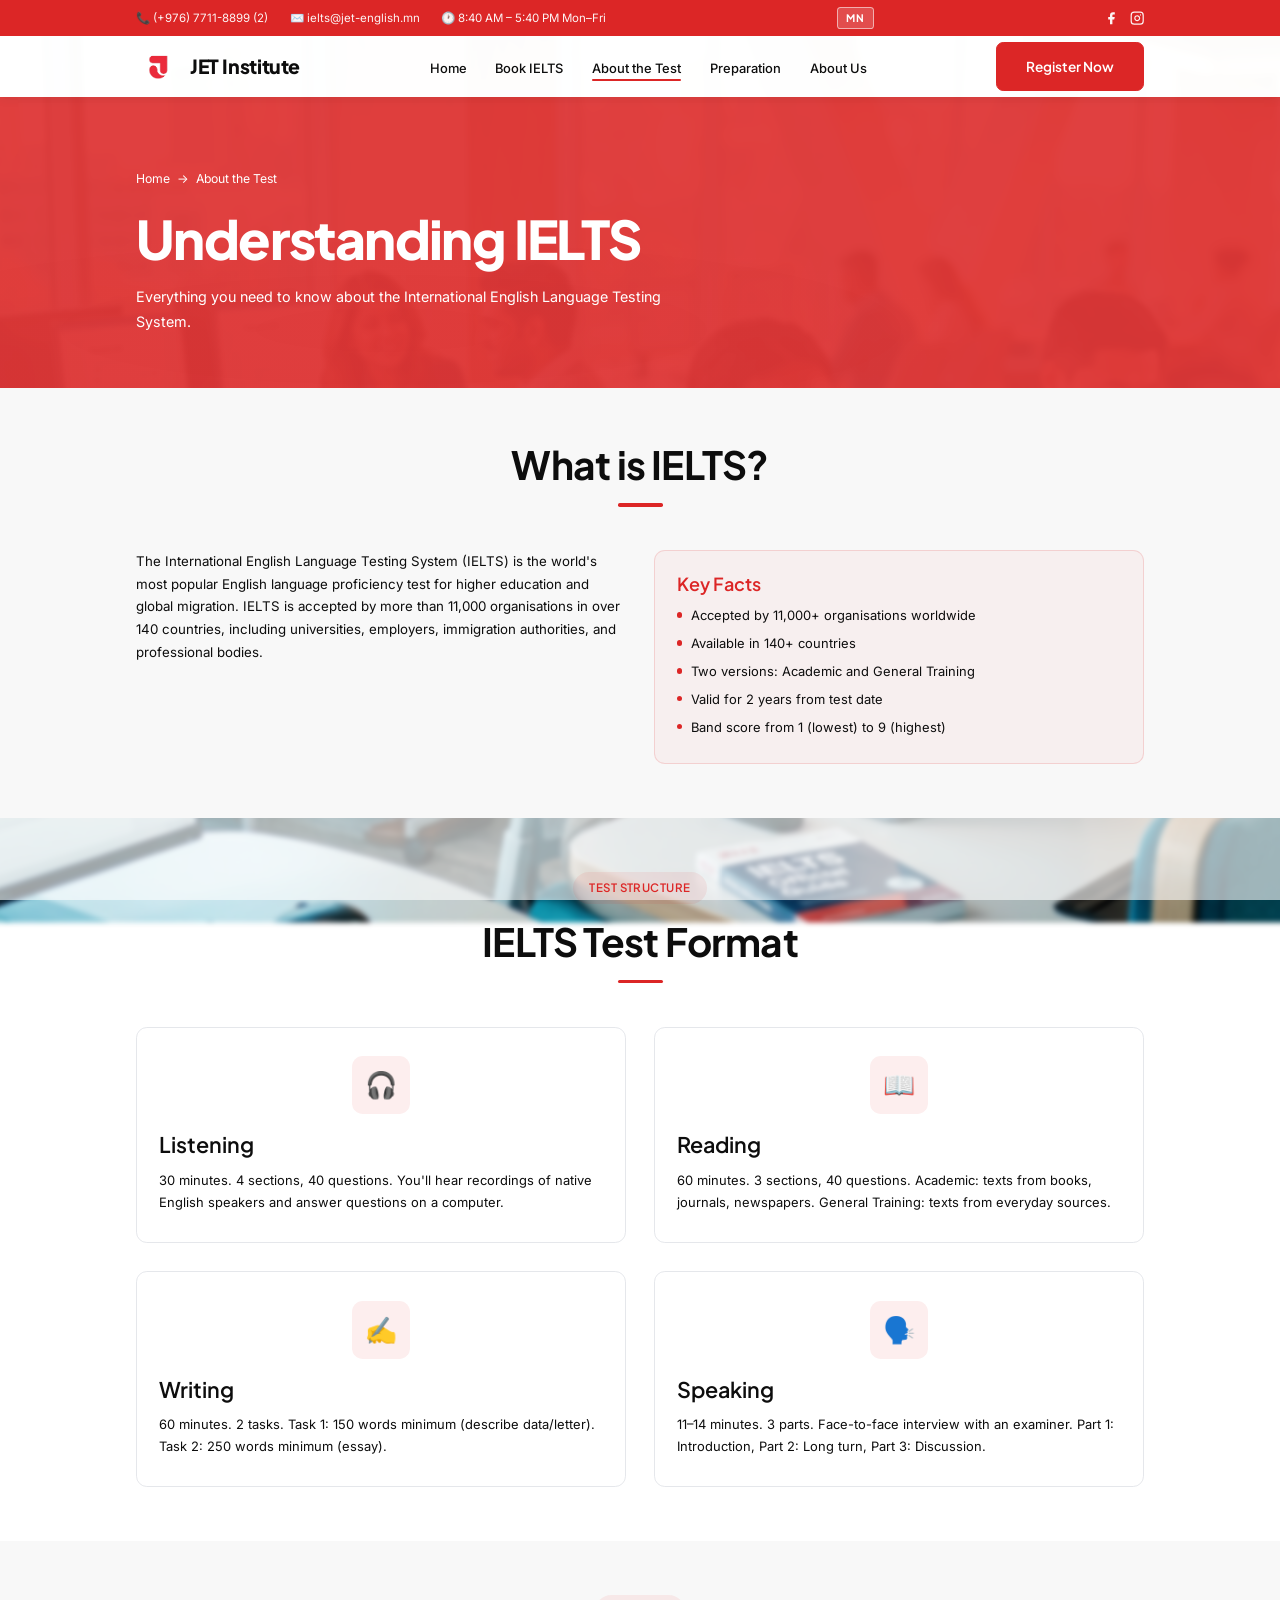
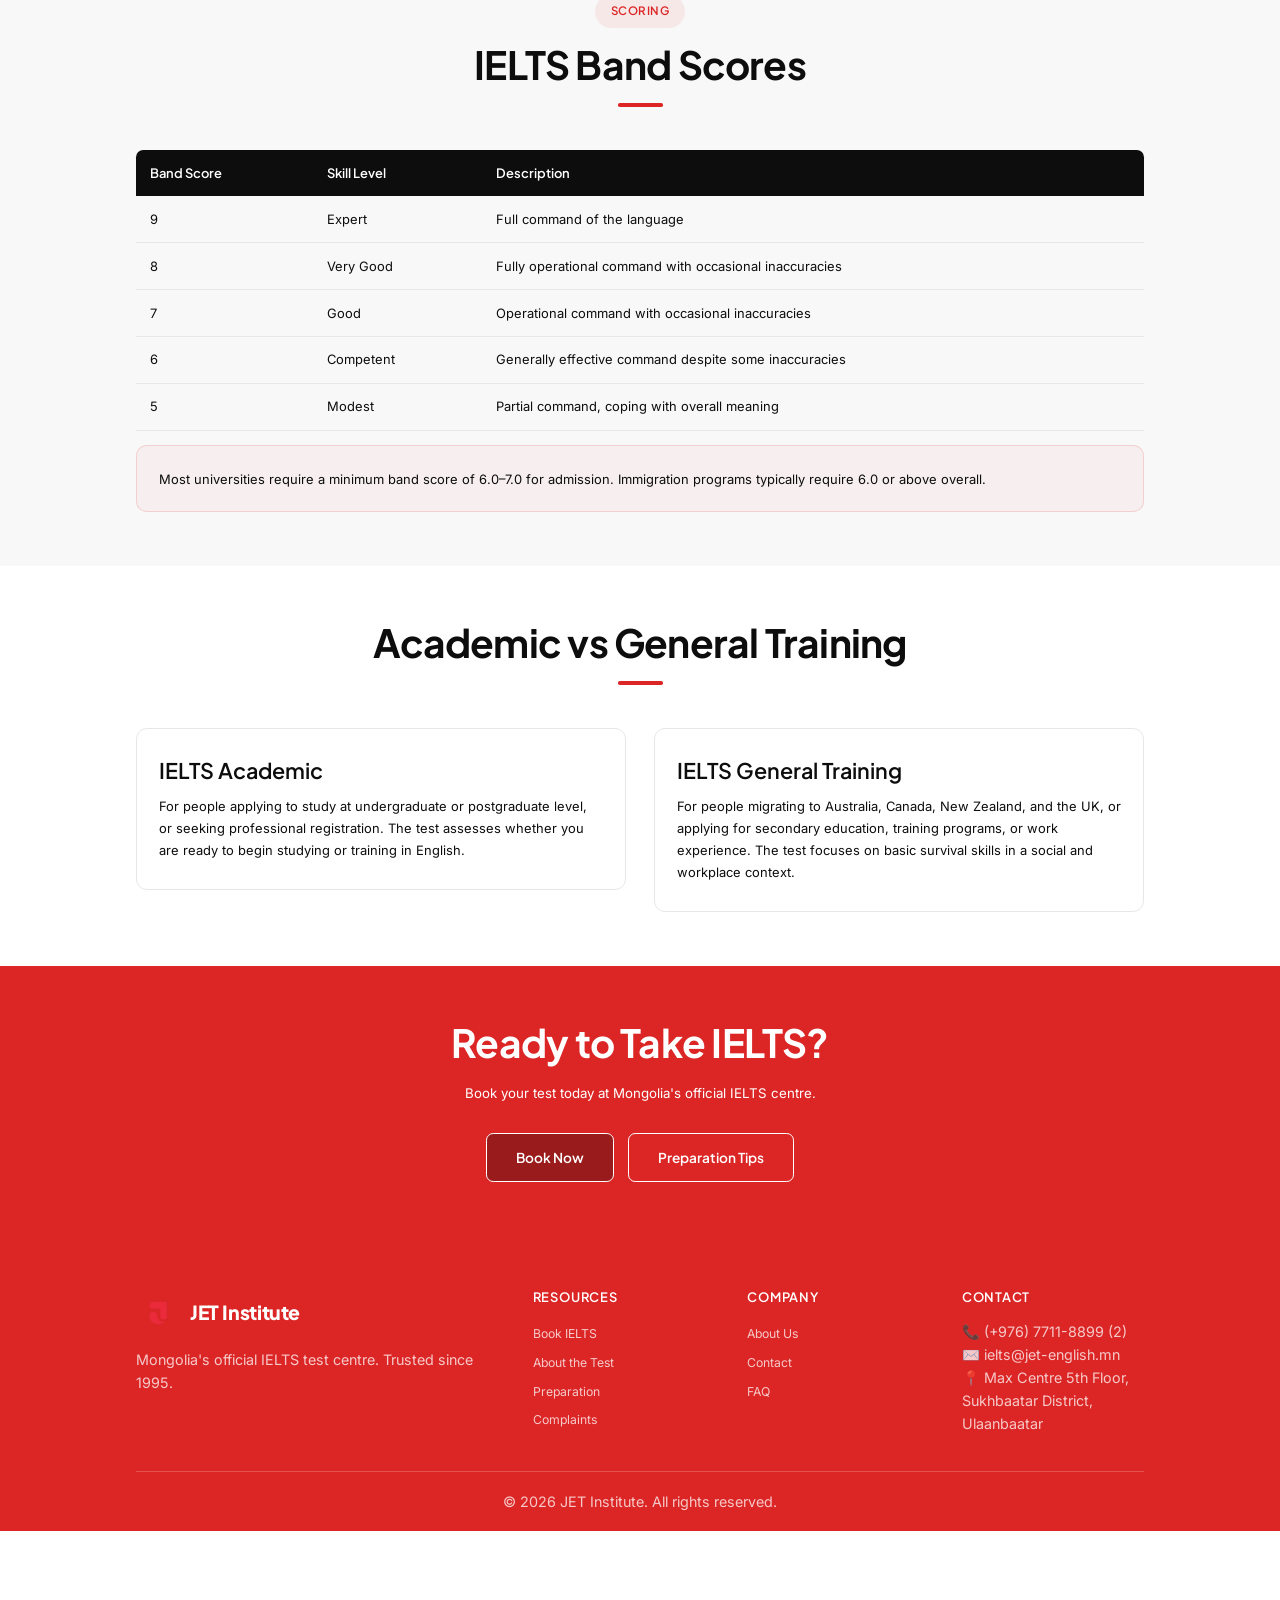
==== commit 108c2227: "Translate all card and bubble content across all 5 pages Added data-i18n to all paragraph, list item" ====
--- a/about-test.html
+++ b/about-test.html
@@ -55,7 +55,7 @@
                     <ul class="nav-links">
                         <li><a href="index.html" data-i18n="nav_home">Home</a></li>
                         <li><a href="book-ielts.html" data-i18n="nav_book">Book IELTS</a></li>
-                        <li><a href="about-test.html" class="active">About the Test</a></li>
+                        <li><a href="about-test.html" class="active" data-i18n="nav_test">About the Test</a></li>
                         <li><a href="preparation.html" data-i18n="nav_prep">Preparation</a></li>
                         <li><a href="about.html" data-i18n="nav_about">About Us</a></li>
                     </ul>
@@ -74,7 +74,7 @@
             <ul class="mobile-nav-links">
                 <li><a href="index.html" data-i18n="nav_home">Home</a></li>
                 <li><a href="book-ielts.html" data-i18n="nav_book">Book IELTS</a></li>
-                <li><a href="about-test.html" class="active">About the Test</a></li>
+                <li><a href="about-test.html" class="active" data-i18n="nav_test">About the Test</a></li>
                 <li><a href="preparation.html" data-i18n="nav_prep">Preparation</a></li>
                 <li><a href="about.html" data-i18n="nav_about">About Us</a></li>
             </ul>
@@ -106,16 +106,16 @@
                 </div>
                 <div class="content-grid reveal">
                     <div>
-                        <p>The International English Language Testing System (IELTS) is the world's most popular English language proficiency test for higher education and global migration. IELTS is accepted by more than 11,000 organisations in over 140 countries, including universities, employers, immigration authorities, and professional bodies.</p>
+                        <p data-i18n="abt_what_p">The International English Language Testing System (IELTS) is the world's most popular English language proficiency test for higher education and global migration. IELTS is accepted by more than 11,000 organisations in over 140 countries, including universities, employers, immigration authorities, and professional bodies.</p>
                     </div>
                     <div class="info-box">
                         <h4 data-i18n="abt_facts_h4">Key Facts</h4>
                         <ul>
-                            <li>Accepted by 11,000+ organisations worldwide</li>
-                            <li>Available in 140+ countries</li>
-                            <li>Two versions: Academic and General Training</li>
-                            <li>Valid for 2 years from test date</li>
-                            <li>Band score from 1 (lowest) to 9 (highest)</li>
+                            <li data-i18n="abt_fact1">Accepted by 11,000+ organisations worldwide</li>
+                            <li data-i18n="abt_fact2">Available in 140+ countries</li>
+                            <li data-i18n="abt_fact3">Two versions: Academic and General Training</li>
+                            <li data-i18n="abt_fact4">Valid for 2 years from test date</li>
+                            <li data-i18n="abt_fact5">Band score from 1 (lowest) to 9 (highest)</li>
                         </ul>
                     </div>
                 </div>
@@ -134,22 +134,22 @@
                     <div class="content-card" style="transition-delay: 0.1s">
                         <div class="service-icon">🎧</div>
                         <h3 data-i18n="abt_listening_h3">Listening</h3>
-                        <p>30 minutes. 4 sections, 40 questions. You'll hear recordings of native English speakers and answer questions on a computer.</p>
+                        <p data-i18n="abt_listening_p">30 minutes. 4 sections, 40 questions. You'll hear recordings of native English speakers and answer questions on a computer.</p>
                     </div>
                     <div class="content-card" style="transition-delay: 0.2s">
                         <div class="service-icon">📖</div>
                         <h3 data-i18n="abt_reading_h3">Reading</h3>
-                        <p>60 minutes. 3 sections, 40 questions. Academic: texts from books, journals, newspapers. General Training: texts from everyday sources.</p>
+                        <p data-i18n="abt_reading_p">60 minutes. 3 sections, 40 questions. Academic: texts from books, journals, newspapers. General Training: texts from everyday sources.</p>
                     </div>
                     <div class="content-card" style="transition-delay: 0.3s">
                         <div class="service-icon">✍️</div>
                         <h3 data-i18n="abt_writing_h3">Writing</h3>
-                        <p>60 minutes. 2 tasks. Task 1: 150 words minimum (describe data/letter). Task 2: 250 words minimum (essay).</p>
+                        <p data-i18n="abt_writing_p">60 minutes. 2 tasks. Task 1: 150 words minimum (describe data/letter). Task 2: 250 words minimum (essay).</p>
                     </div>
                     <div class="content-card" style="transition-delay: 0.4s">
                         <div class="service-icon">🗣️</div>
                         <h3 data-i18n="abt_speaking_h3">Speaking</h3>
-                        <p>11–14 minutes. 3 parts. Face-to-face interview with an examiner. Part 1: Introduction, Part 2: Long turn, Part 3: Discussion.</p>
+                        <p data-i18n="abt_speaking_p">11–14 minutes. 3 parts. Face-to-face interview with an examiner. Part 1: Introduction, Part 2: Long turn, Part 3: Discussion.</p>
                     </div>
                 </div>
             </div>
@@ -176,32 +176,32 @@
                             <tr>
                                 <td>9</td>
                                 <td data-i18n="abt_band9">Expert</td>
-                                <td>Full command of the language</td>
+                                <td data-i18n="abt_band9d">Full command of the language</td>
                             </tr>
                             <tr>
                                 <td>8</td>
                                 <td data-i18n="abt_band8">Very Good</td>
-                                <td>Fully operational command with occasional inaccuracies</td>
+                                <td data-i18n="abt_band8d">Fully operational command with occasional inaccuracies</td>
                             </tr>
                             <tr>
                                 <td>7</td>
                                 <td data-i18n="abt_band7">Good</td>
-                                <td>Operational command with occasional inaccuracies</td>
+                                <td data-i18n="abt_band7d">Operational command with occasional inaccuracies</td>
                             </tr>
                             <tr>
                                 <td>6</td>
                                 <td data-i18n="abt_band6">Competent</td>
-                                <td>Generally effective command despite some inaccuracies</td>
+                                <td data-i18n="abt_band6d">Generally effective command despite some inaccuracies</td>
                             </tr>
                             <tr>
                                 <td>5</td>
                                 <td data-i18n="abt_band5">Modest</td>
-                                <td>Partial command, coping with overall meaning</td>
+                                <td data-i18n="abt_band5d">Partial command, coping with overall meaning</td>
                             </tr>
                         </tbody>
                     </table>
                     <div class="info-box">
-                        <p>Most universities require a minimum band score of 6.0–7.0 for admission. Immigration programs typically require 6.0 or above overall.</p>
+                        <p data-i18n="abt_score_note">Most universities require a minimum band score of 6.0–7.0 for admission. Immigration programs typically require 6.0 or above overall.</p>
                     </div>
                 </div>
             </div>
@@ -217,11 +217,11 @@
                 <div class="content-grid reveal">
                     <div class="content-card" style="transition-delay: 0.1s">
                         <h3 data-i18n="abt_academic_h3">IELTS Academic</h3>
-                        <p>For people applying to study at undergraduate or postgraduate level, or seeking professional registration. The test assesses whether you are ready to begin studying or training in English.</p>
+                        <p data-i18n="abt_academic_p">For people applying to study at undergraduate or postgraduate level, or seeking professional registration. The test assesses whether you are ready to begin studying or training in English.</p>
                     </div>
                     <div class="content-card" style="transition-delay: 0.2s">
                         <h3 data-i18n="abt_general_h3">IELTS General Training</h3>
-                        <p>For people migrating to Australia, Canada, New Zealand, and the UK, or applying for secondary education, training programs, or work experience. The test focuses on basic survival skills in a social and workplace context.</p>
+                        <p data-i18n="abt_general_p">For people migrating to Australia, Canada, New Zealand, and the UK, or applying for secondary education, training programs, or work experience. The test focuses on basic survival skills in a social and workplace context.</p>
                     </div>
                 </div>
             </div>
@@ -231,7 +231,7 @@
         <section class="cta-banner">
             <div class="container">
                 <h2 data-i18n="abt_cta_h2">Ready to Take IELTS?</h2>
-                <p>Book your test today at Mongolia's official IELTS centre.</p>
+                <p data-i18n="abt_cta_p">Book your test today at Mongolia's official IELTS centre.</p>
                 <div class="cta-buttons">
                     <a href="https://ieltsregistration.britishcouncil.org/?organisation=JET" class="btn btn-primary" target="_blank" rel="noopener"data-i18n="abt_cta_book">Book Now</a>
                     <a href="preparation.html" class="btn btn-outline"data-i18n="abt_cta_prep">Preparation Tips</a>
--- a/css/style.css
+++ b/css/style.css
@@ -3,7 +3,30 @@
    Modern Black + Red + White Design System
    ============================================ */
 
-@import url('https://fonts.googleapis.com/css2?family=Plus+Jakarta+Sans:wght@400;500;600;700;800&family=Inter:wght@300;400;500;600;700&display=swap');
+@import url('https://fonts.googleapis.com/css2?family=Plus+Jakarta+Sans:wght@400;500;600;700;800&family=Inter:wght@300;400;500;600;700&family=Noto+Sans+Mongolian:wght@400;700&display=swap');
+
+/* Mongolian Baiti for book-ielts page hero title */
+.lang-mn [data-i18n="book_hero_h1"] {
+  font-family: 'Mongolian Baiti', serif;
+}
+
+/* Mongolian font override */
+.lang-mn body,
+.lang-mn p,
+.lang-mn h1,
+.lang-mn h2,
+.lang-mn h3,
+.lang-mn h4,
+.lang-mn h5,
+.lang-mn h6,
+.lang-mn a,
+.lang-mn span,
+.lang-mn li,
+.lang-mn td,
+.lang-mn th,
+.lang-mn button {
+  font-family: 'Noto Sans Mongolian', sans-serif;
+}
 
 /* --- CSS Custom Properties --- */
 :root {
